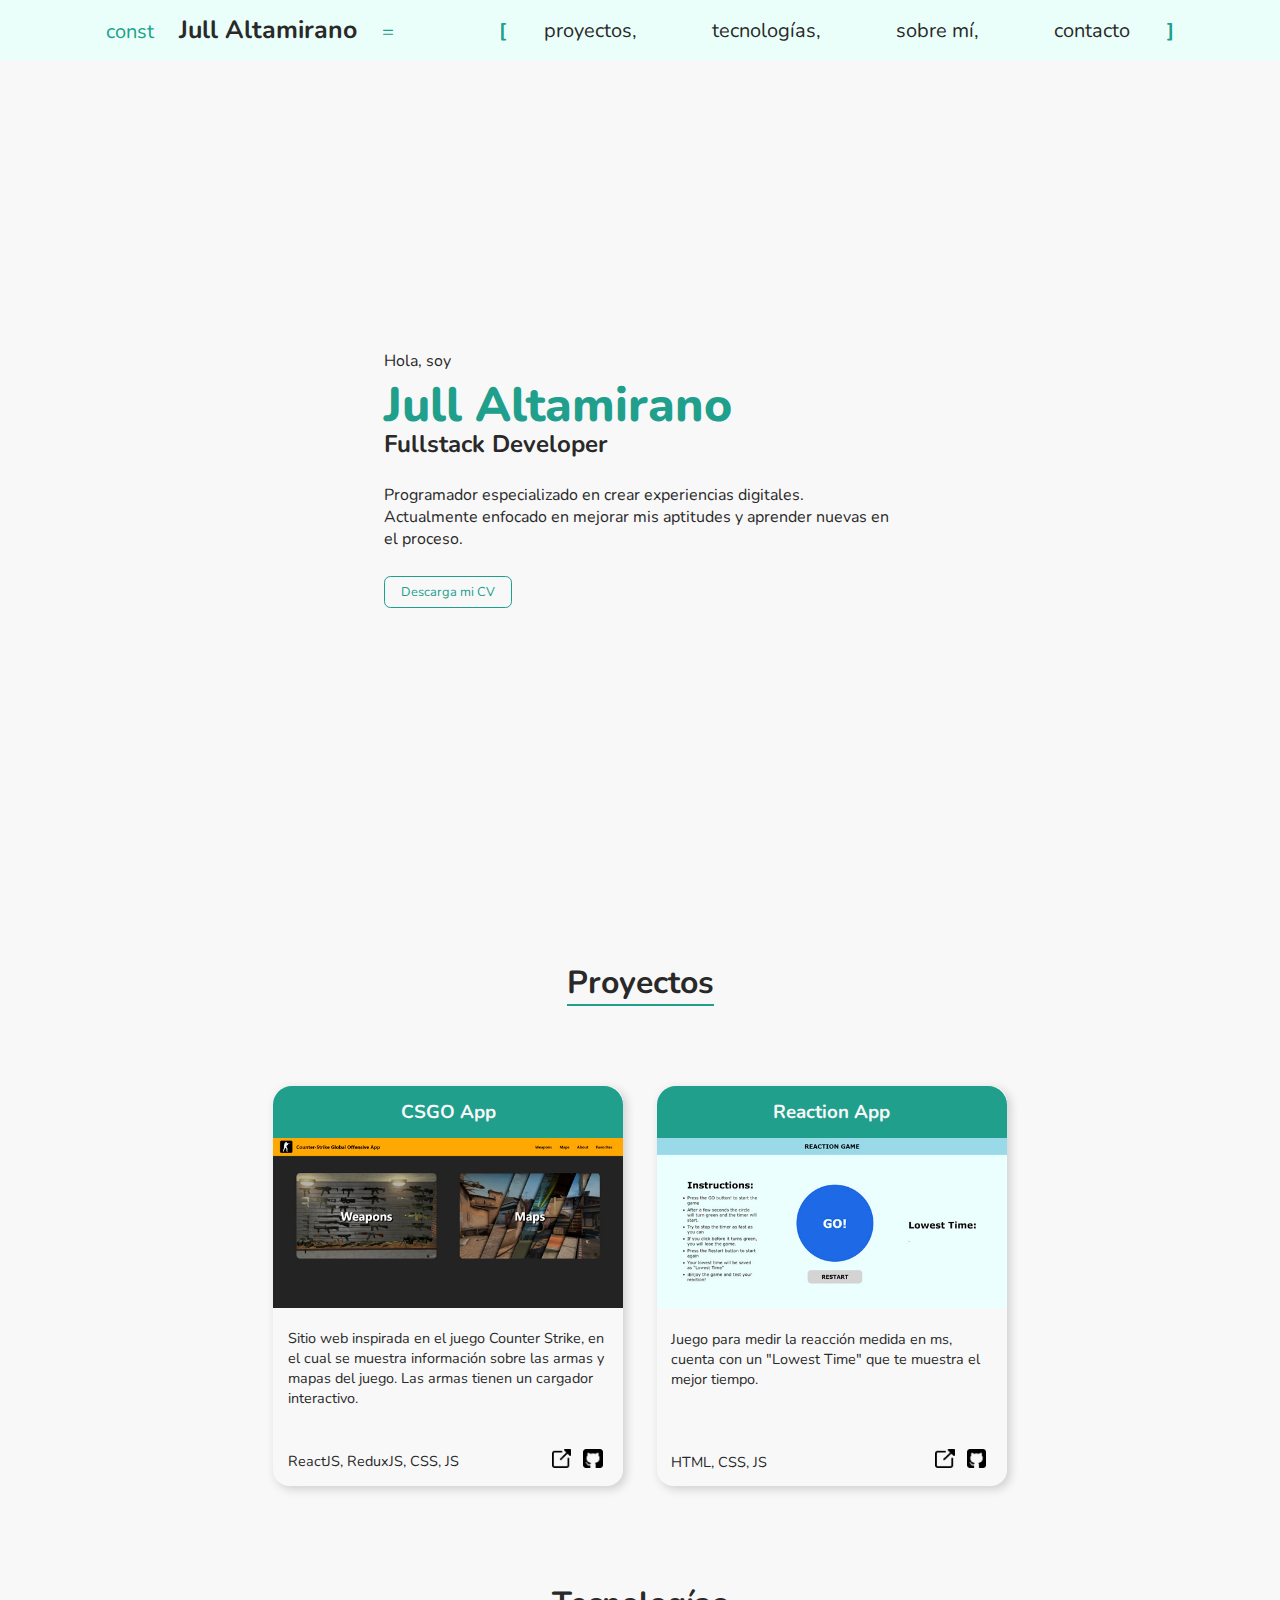
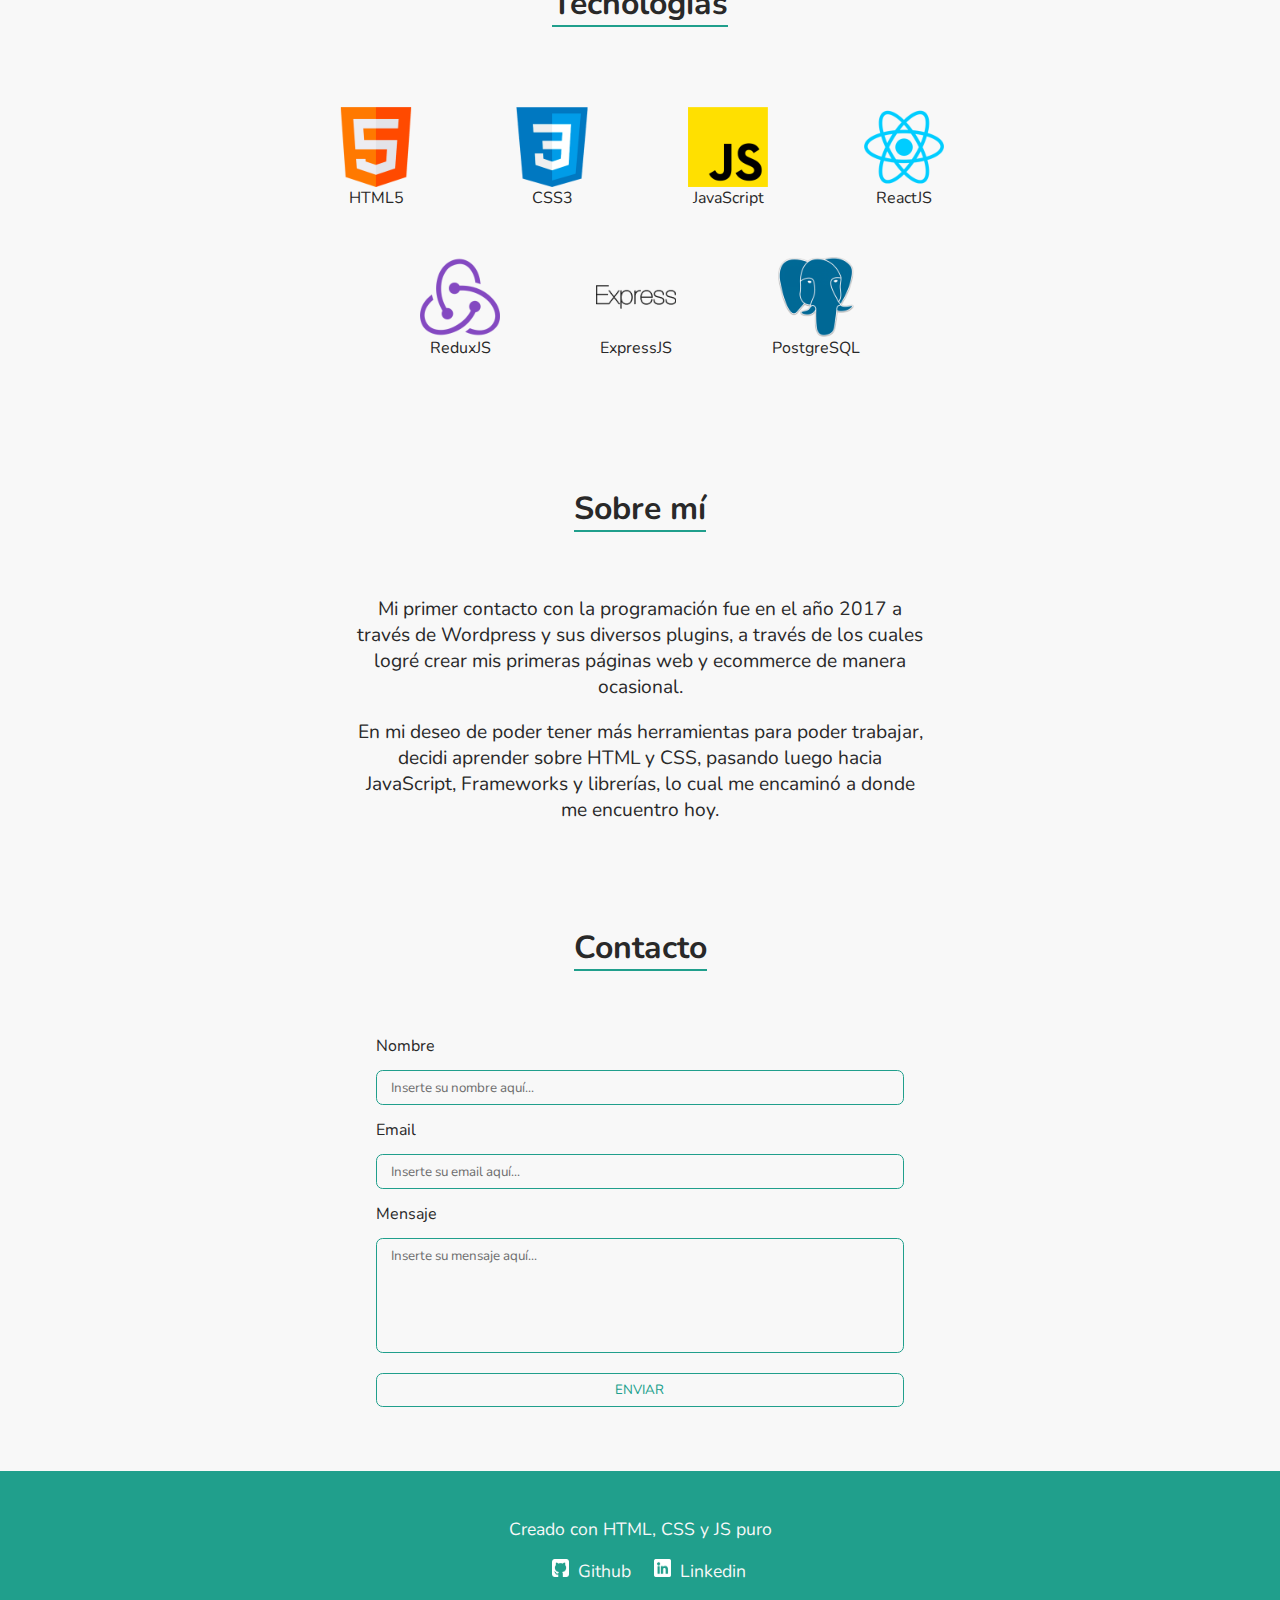
==== index.html @ 6752e1b8 "first commit" ====
<!DOCTYPE html>
<html lang="en">
<head>
    <meta charset="UTF-8">
    <meta http-equiv="X-UA-Compatible" content="IE=edge">
    <meta name="viewport" content="width=device-width, initial-scale=1.0">
    <link rel="stylesheet" type="text/css" href="./styles/style.css"/>
    <link rel="preconnect" href="https://fonts.googleapis.com">
    <link rel="preconnect" href="https://fonts.gstatic.com" crossorigin>
    <link href="https://fonts.googleapis.com/css2?family=Nunito:ital,wght@0,200;0,300;0,400;0,500;0,600;0,700;0,800;0,900;0,1000;1,200;1,300;1,400;1,500;1,600;1,700;1,800;1,900;1,1000&display=swap" rel="stylesheet">
    <script src="./scripts/scripts.js"></script>
    <title>Jull Altamirano Dev</title>
</head>
<body class="">
    <nav>
        <div>
            <span class="title_1">const</span><span class="title_2"><b><a href="#">Jull Altamirano</a></b></span><span class="title_1">=</span>
        </div>
        <div class="menu_container">
            <span class="title_1"><b>[</b></span>
            <ul>                
                <li><a href="#projects">proyectos,</a></li>
                <li><a href="#skills">tecnologías,</a></li>
                <li><a href="#about">sobre mí,</a></li>
                <li><a href="#contact">contacto</a></li>
            </ul>
            <span class="title_1"><b>]</b></span>
        </div>
    </nav>
    <section class="home_container" id="home">
        <div>
            <span>Hola, soy</span>
            <h1>Jull Altamirano</h1>
            <h2>Fullstack Developer</h2>
            <span>Programador especializado en crear experiencias digitales. Actualmente enfocado en mejorar mis aptitudes y aprender nuevas en el proceso. </span>
            <button>Descarga mi CV</button>
        </div>
    </section>
    <section class="project_container" id="projects">
        <h2>Proyectos</h3>
        <div class="card_container">
            <div class="project_card">
                <h3>CSGO App</h3>
                <div class="deploy_container">
                    <img src="./src/app_img/csgo-app.jpg" class="deploy_img"/>
                    <a href="https://app-csgo.vercel.app/" class="deploy_hover">
                        <span>Deploy</span>
                    </a>
                </div>
                <div class="text_container">
                    <span>Sitio web inspirada en el juego Counter Strike, en el cual se muestra información sobre las armas y mapas del juego. Las armas tienen un cargador interactivo.</span>
                    <div class="svg_container">
                        <span>ReactJS, ReduxJS, CSS, JS</span>
                        <div>
                            <a href="https://app-csgo.vercel.app/" target="_blank"><img src="./src/resize.png" class="svg" /></a>
                            <a href="https://github.com/jullaltamirano/app-csgo-hw" target="_blank"><img src="./src/github.png" class="svg"/></a>
                        </div>
                    </div>
                </div>
            </div>
            <div class="project_card">
                <h3>Reaction App</h3>
                <div class="deploy_container">
                    <img src="./src/app_img/reaction-app.jpg" class="deploy_img"/>
                    <a href="https://reaction-app.vercel.app/" class="deploy_hover">
                        <span>Deploy</span>
                    </a>
                </div>
                <div class="text_container">
                    <span>Juego para medir la reacción medida en ms, cuenta con un "Lowest Time" que te muestra el mejor tiempo.</span>
                    <div class="svg_container">
                        <span>HTML, CSS, JS</span>
                        <div>
                            <a href="https://app-csgo.vercel.app/" target="_blank"><img src="./src/resize.png" class="svg" /></a>
                            <a href="https://github.com/jullaltamirano/app-csgo-hw" target="_blank"><img src="./src/github.png" class="svg"/></a>
                        </div>
                    </div>
                </div>
            </div>
        </div>
    </section>
    <section class="skills_container" id="skills">
        <h2>Tecnologías</h2>
        <div>
            <div class="skill_card">
                <img src="./src/tech_logos/html.png" alt="html5"/>
                <span>HTML5</span>
            </div>
            <div class="skill_card">
                <img src="./src/tech_logos/css.png" alt="css3"/>
                <span>CSS3</span>
            </div>
            <div class="skill_card">
                <img src="./src/tech_logos/js.png" alt="javascript"/>
                <span>JavaScript</span>
            </div>
            <div class="skill_card">
                <img src="./src/tech_logos/reactjs.png" alt="reactjs"/>
                <span>ReactJS</span>
            </div>
            <div class="skill_card">
                <img src="./src/tech_logos/reduxjs.png" alt="reduxjs"/>
                <span>ReduxJS</span>
            </div>
            <div class="skill_card">
                <img src="./src/tech_logos/expressjs.png" alt="expressjs"/>
                <span>ExpressJS</span>
            </div>
            <div class="skill_card">
                <img src="./src/tech_logos/postgresql.png" alt="postgresql"/>
                <span>PostgreSQL</span>
            </div>
        </div>
    </section>
    <section class="about_container" id="about">
        <h2>Sobre mí</h2>
        <span>Mi primer contacto con la programación fue en el año 2017 a través de Wordpress y sus diversos plugins, a través de los cuales logré crear mis primeras páginas web y ecommerce de manera ocasional.</span>
        <span>En mi deseo de poder tener más herramientas para poder trabajar, decidi aprender sobre HTML y CSS, pasando luego hacia JavaScript, Frameworks y librerías, lo cual me encaminó a donde me encuentro hoy.</span>
    </section>
    <section class="contact_container" id="contact">
        <h2>Contacto</h2>
        <form>
            <label>Nombre</label>
            <input type="text" placeholder="Inserte su nombre aquí..."/>
            <label>Email</label>
            <input type="email" placeholder="Inserte su email aquí..."/>
            <label>Mensaje</label>
            <input type="textarea" placeholder="Inserte su mensaje aquí..."/>
            <button type="submit">ENVIAR</button>
        </form>
    </section>
    <footer class="footer_container">
        <span>Creado con HTML, CSS y JS puro</span>
        <div class="logo_container">
            <a href=""><img src="./src/github_blanco.png"/>Github</a>
            <a href=""><img src="./src/linkedin_blanco.png"/>Linkedin</a>               
        </div>
    </footer>
</body>
</html>
---- styles/style.css ----
* {
    margin: 0px;
    padding: 0px;
    font-family: 'Nunito', sans-serif;
    scroll-behavior: smooth;
}

:root {
    --lightgreen: #EAFFFA;
    --black: #292929;
    --grey: #6d6d6d;
    --green: #209F8C;
    --white: #f8f8f8;
}

body {
    display: flex;
    flex-direction: column;
    align-items: center;
    font-size: 16px;    
    background-color: var(--white);
    color: var(--black);
}

a {
    text-decoration: none;
    color: var(--black);    
}

/* ! Nav  */

nav {
    background-color: var( --lightgreen);
    display: flex;
    align-items: center;
    justify-content: space-evenly;
    width: 100%;
    height: 3.75em;
}

.title_1 {
    font-size: 1.25em;
    color: var(--green);
}

.title_2 {
    font-size: 1.56em;
    padding: 0px 1em;
}

.menu_container {
    display: flex;

}

.menu_container ul {
    display: flex;
    flex-direction: row;
    list-style: none;
}

.menu_container ul li {
    font-size: 1.25em;
    padding: 0px 1.875em;
}

/* ! home - 1ra seccion */

.home_container {
    display: flex;
    justify-content: center;
    align-items: center;
    height: 93vh;
    width: 60vw;
}

.home_container div {    
    display: flex;
    flex-direction: column;
    justify-content: center;
    align-items: left;
    width: 40vw;
}

.home_container div span{
    font-size: 1em;
}

.home_container div h1 {
    font-size: 3em;
    font-weight: 800;
    color: var(--green);
    margin-bottom: -0.2em;
}    

.home_container div h2 {
    font-size: 1.5em;
    margin-bottom: 1em;
}

.home_container div button {
    font-size: 0.8em;
    margin-top: 2em;
    width: 10em;
    height: 2.5em;
    border-radius: 0.5em;
    background-color: var(--white);
    border: 1px solid var(--green);
    color: var(--green);
    cursor: pointer;
    transition: 0.3s;
}

.home_container div button:hover {
    transform: scale(1.05);
    transition: 0.3s;;
}

/* ! proyectos */

.project_container {
    display: flex;
    flex-direction: column;
    align-items: center;
    justify-content: center;
    width: 60vw;
}

.project_container h2 {
    margin-top: 2em;
    margin-bottom: 1.5em;
    font-size: 2em;
    border-bottom: 2px solid var(--green);
}

.card_container {
    display: flex;
    justify-content: space-evenly;
    flex-wrap: wrap;
    width: 100%;
}

.project_card {
    display: flex;
    flex-direction: column;
    justify-content: flex-start;
    background-color: var(--white);
    border-radius: 1em;
    box-shadow: 3px 3px 10px rgba(41,41,41,.2);
    width: 350px;
    height: 400px;
    margin: 2em 1em;
}

.project_card h3 {
    text-align: center;
    padding: 0.7em 1em;
    background-color: var(--green);
    color: var(--white);
    border-radius: 1em 1em 0em 0em;
    box-sizing: border-box;
}

.text_container {
    display: flex;
    flex-direction: column;
    justify-content: space-between;
    height: 160px;
}

.svg_container {
    display: flex;
    justify-content: space-between;
    align-items: center;
    margin-right: 0.8em;
}

.svg {
    width: 1.2em;
    margin-right: 0.5em;
    transition: 0.3s;
}

.svg:hover {
    transform: scale(1.1);
    transition: 0.3s
}

.project_card span {
    font-size: 0.9em;    
    padding: 1em 1em 2em 1em;
}

.svg_container span {
    padding: 0em 0em 0em 1em;
}

.deploy_container {
    position: relative;
}

.deploy_hover {
    display: flex;
    justify-content: center;
    align-items: center;
    position: absolute;
    top: 0;
    width: 100%;
    height: 96%;
    background-color: rgba(0,0,0,0.8);
    opacity: 0;
    transition: 0.5s;
}

.deploy_hover:hover {
    opacity: 1;
    transition: 0.5s;
}

.deploy_img {
    width: 100%;
}

.deploy_hover span {
    color:var(--white);
    font-size: 1.2em;
    padding: 0px;
}

/* ! tecnologías */

.skills_container {
    display: flex;
    flex-direction: column;
    align-items: center;
    justify-content: center;
    width: 60vw;
}

.skills_container h2 {
    margin-top: 2em;
    margin-bottom: 2em;
    font-size: 2em;
    border-bottom: 2px solid var(--green);
}

.skills_container div {
    display: flex;
    justify-content: center;
    flex-wrap: wrap;
    margin-bottom: 2em;
}

.skill_card {
    display: flex;
    flex-direction: column;
    align-items: center;
    margin: 1em 3em 1em 3em;
}

.skill_card img {
    width: 5em;
}

/* ! sobre mí */

.about_container {
    display: flex;
    flex-direction: column;
    align-items: center;
    justify-content: center;
    width: 60vw;
}

.about_container h2 {    
    margin-top: 2em;
    margin-bottom: 2em;
    font-size: 2em;
    border-bottom: 2px solid var(--green);
}

.about_container span {
    text-align: center;
    font-size: 1.2em;
    margin-bottom: 1em;
    padding: 0em 5em;
}

.about_container span:nth-child(3){
    margin-bottom: 2em;
}

/* ! contacto */

.contact_container {
    display: flex;
    flex-direction: column;
    align-items: center;
    justify-content: center;
    width: 50vw;
}

.contact_container h2 {
    margin-top: 2em;
    margin-bottom: 2em;
    font-size: 2em;
    border-bottom: 2px solid var(--green);
}

form {
    display: flex;
    flex-direction: column;
    margin-bottom: 4em;
}

input {
    width: 40vw;
    height: 2.5em;
    border-radius: 0.5em;
    border: 1px solid var(--green);
    background-color: var(--white);
    margin: 1em 0em;
    padding-left: 1em;
    outline: none;
}

input::placeholder {
    color: var(--grey);
}

input:nth-child(6) {
   padding-bottom: 6em;
}

form button {
    height: 2.5em;
    margin-top: 0.5em;
    border-radius: 0.5em;
    background-color: var(--white);
    border: 1px solid var(--green);
    color: var(--green);
    cursor: pointer;
    transition: 0.3s;
}

form button:hover {    
    transform: scale(1.05);
    transition: 0.3s;
}

/* !Footer */

.footer_container {
    display: flex;
    flex-direction: column;
    align-items: center;
    justify-content: center;
    width: 100%;
    height: 10em;
    background-color: var(--green);
    color: var(--white);
    font-size: 1.1em;
}

.footer_container a {
    color: var(--white);
}

.footer_container img {
    width: 1em;
}

.logo_container {
    padding: 1em 0em;
}

.logo_container img{
    margin-right: 0.5em;
    margin-left: 1em;
}

/* !Dark Mode */

.dark_body {
    background-color: var(--black);
}
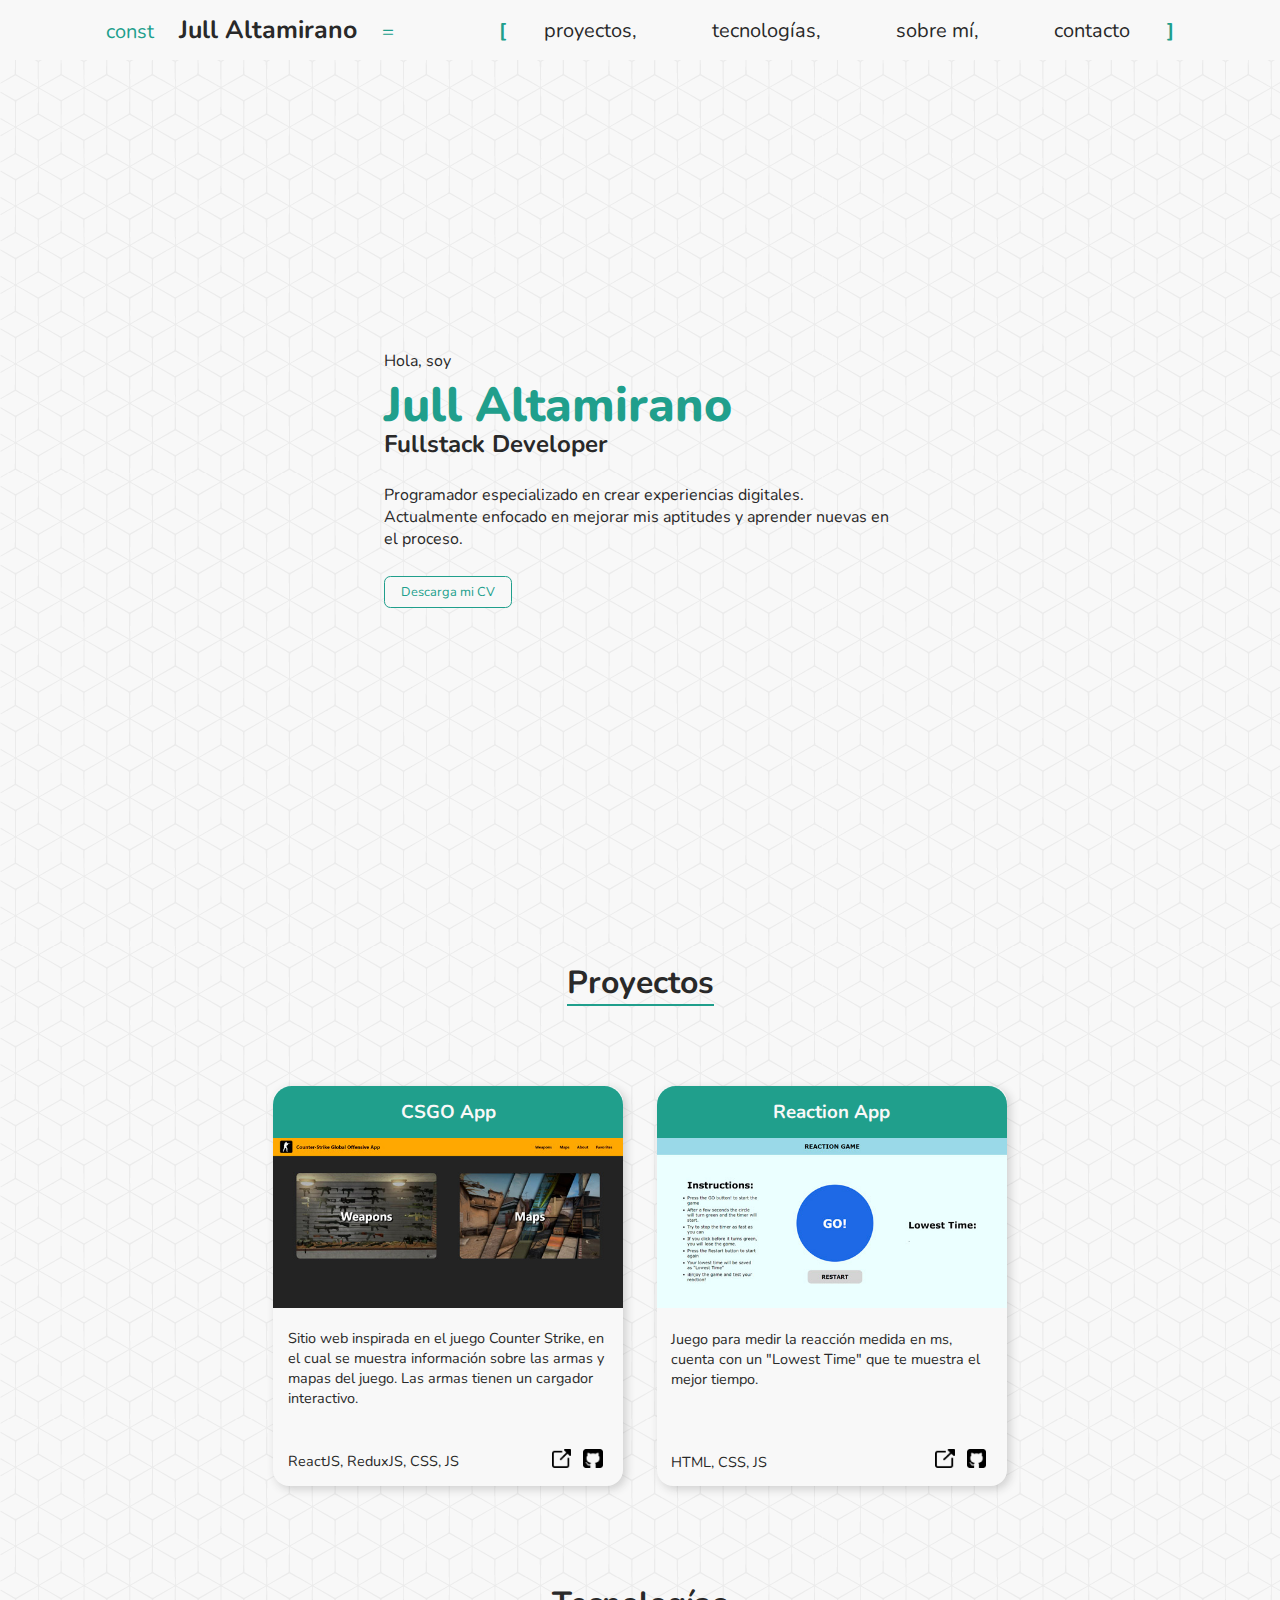
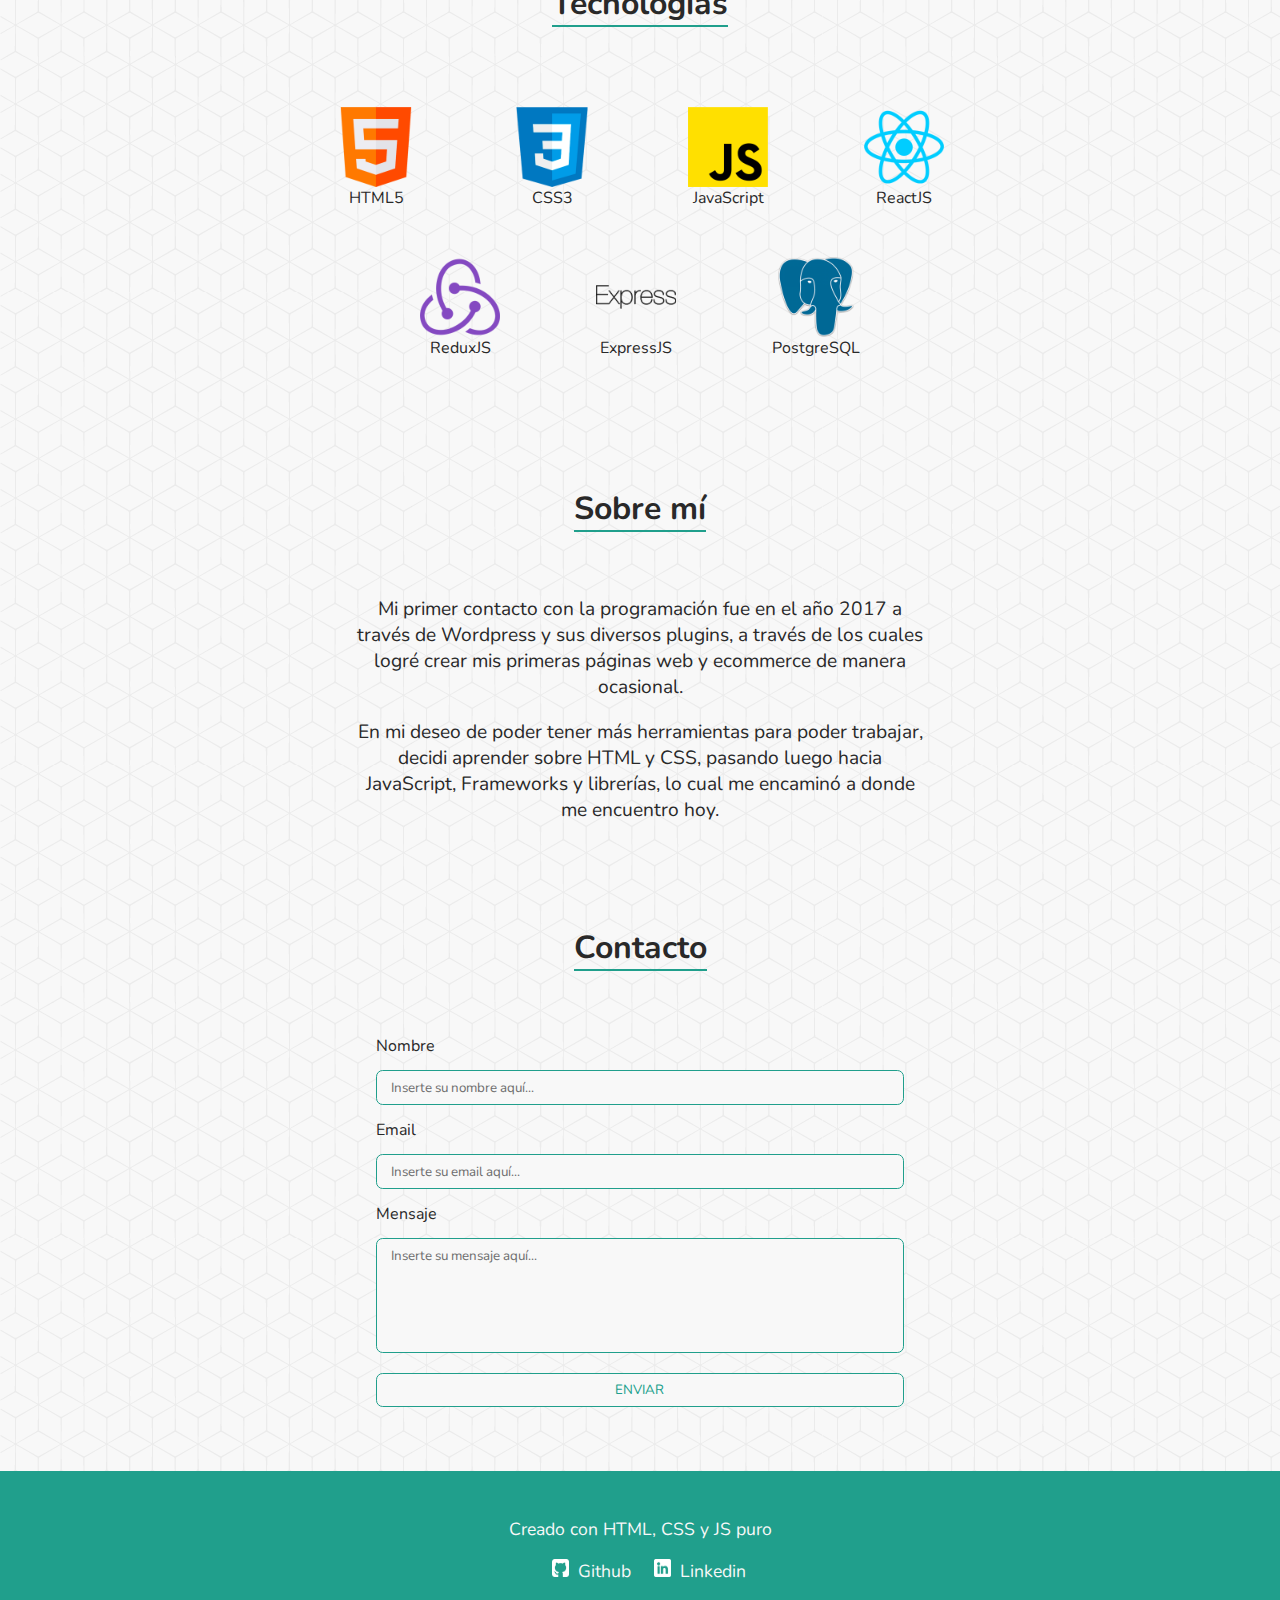
==== commit 4e1e46fc: "cv added" ====
--- a/index.html
+++ b/index.html
@@ -33,7 +33,7 @@
             <h1>Jull Altamirano</h1>
             <h2>Fullstack Developer</h2>
             <span>Programador especializado en crear experiencias digitales. Actualmente enfocado en mejorar mis aptitudes y aprender nuevas en el proceso. </span>
-            <button>Descarga mi CV</button>
+            <button onclick="window.open('./src/Jull Pariamachi Altamirano - CV - Full Stack Developer.pdf')">Descarga mi CV</button>
         </div>
     </section>
     <section class="project_container" id="projects">
@@ -71,8 +71,8 @@
                     <div class="svg_container">
                         <span>HTML, CSS, JS</span>
                         <div>
-                            <a href="https://app-csgo.vercel.app/" target="_blank"><img src="./src/resize.png" class="svg" /></a>
-                            <a href="https://github.com/jullaltamirano/app-csgo-hw" target="_blank"><img src="./src/github.png" class="svg"/></a>
+                            <a href="https://reaction-app.vercel.app/" target="_blank"><img src="./src/resize.png" class="svg" /></a>
+                            <a href="https://github.com/jullaltamirano/reaction-app" target="_blank"><img src="./src/github.png" class="svg"/></a>
                         </div>
                     </div>
                 </div>
@@ -132,8 +132,8 @@
     <footer class="footer_container">
         <span>Creado con HTML, CSS y JS puro</span>
         <div class="logo_container">
-            <a href=""><img src="./src/github_blanco.png"/>Github</a>
-            <a href=""><img src="./src/linkedin_blanco.png"/>Linkedin</a>               
+            <a href="https://github.com/jullaltamirano" target="_blank"><img src="./src/github_blanco.png" class="svg"/>Github</a>
+            <a href="https://www.linkedin.com/in/jull-altamirano/" target="_blank"><img src="./src/linkedin_blanco.png" class="svg"/>Linkedin</a>               
         </div>
     </footer>
 </body>
--- a/styles/style.css
+++ b/styles/style.css
@@ -9,8 +9,12 @@
     --lightgreen: #EAFFFA;
     --black: #292929;
     --grey: #6d6d6d;
-    --green: #209F8C;
-    --white: #f8f8f8;
+    --green: rgb(32, 159, 140);
+    --white: rgb(248, 248, 248);
+}
+
+html {
+    background-color: var(--white);
 }
 
 body {
@@ -18,7 +22,7 @@
     flex-direction: column;
     align-items: center;
     font-size: 16px;    
-    background-color: var(--white);
+    background-image: url('../src/background.png');
     color: var(--black);
 }
 
@@ -30,7 +34,7 @@
 /* ! Nav  */
 
 nav {
-    background-color: var( --lightgreen);
+    background-color: var(--white);
     display: flex;
     align-items: center;
     justify-content: space-evenly;
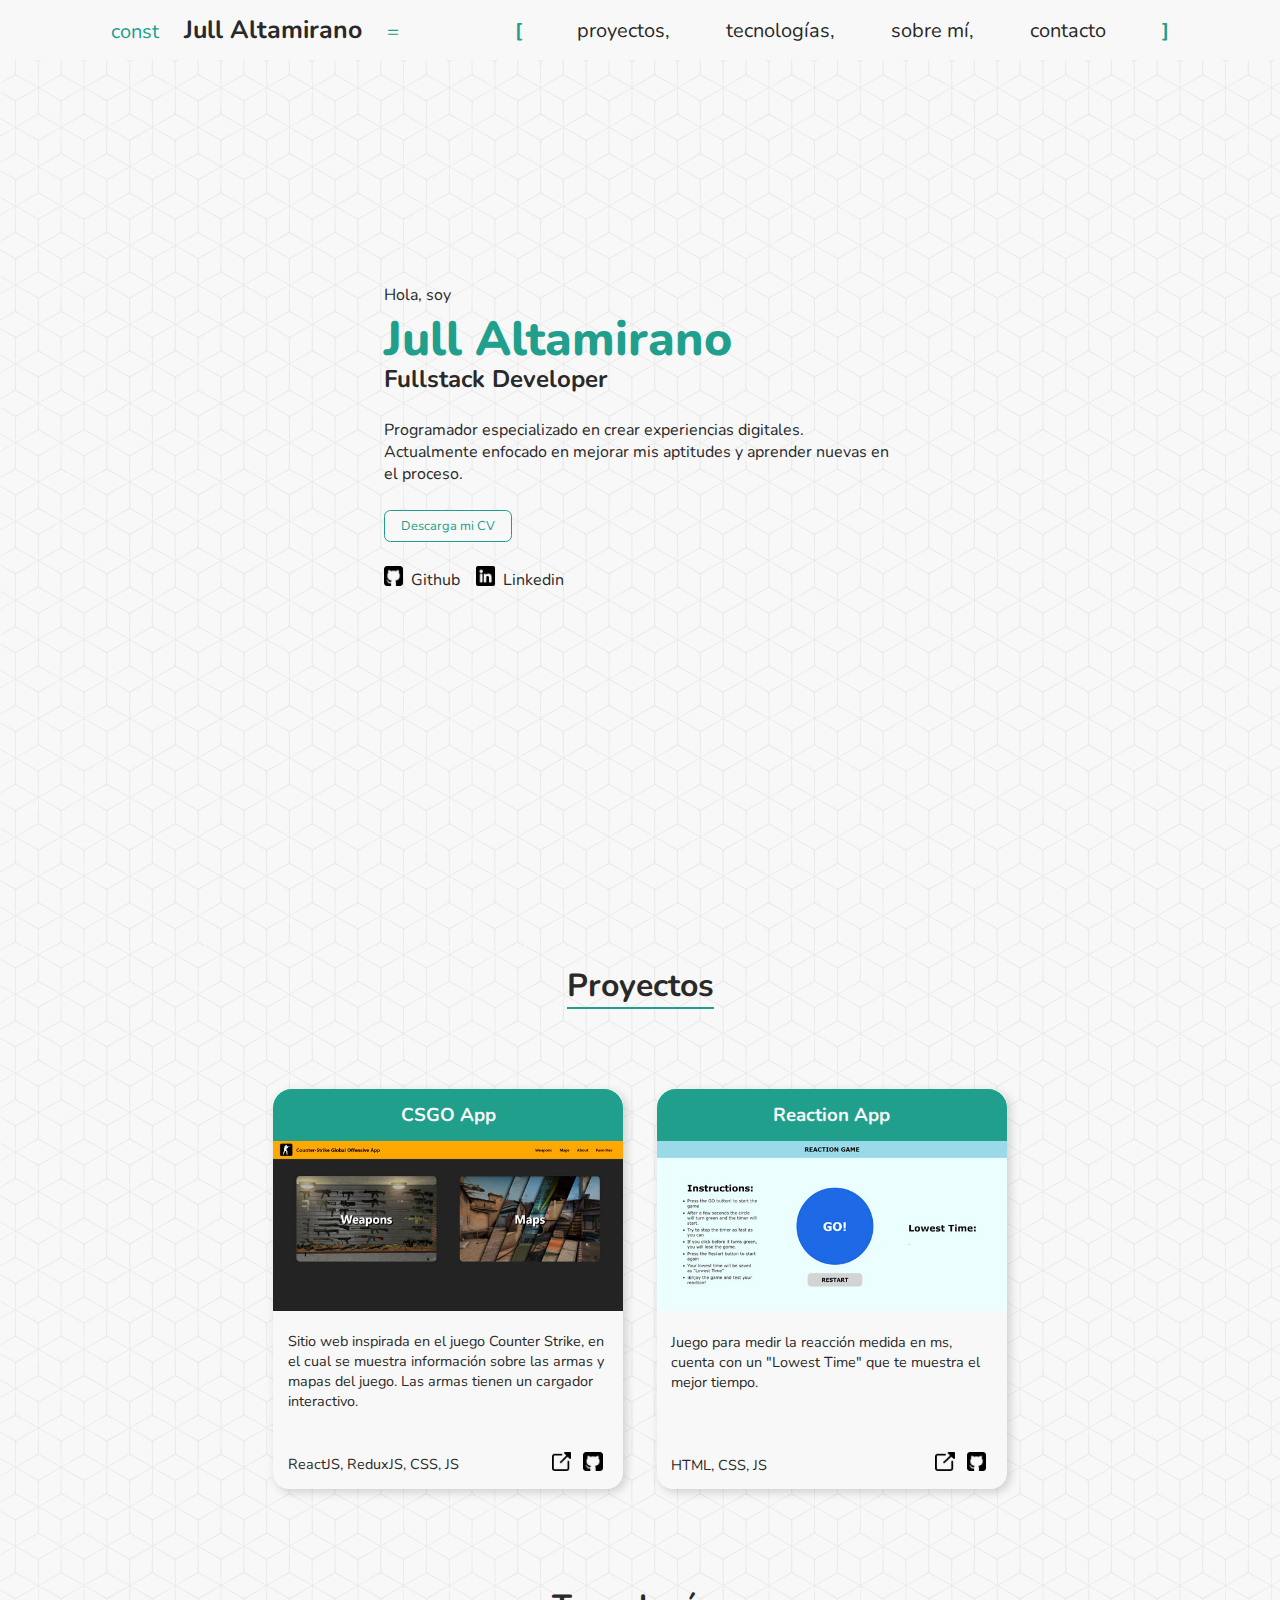
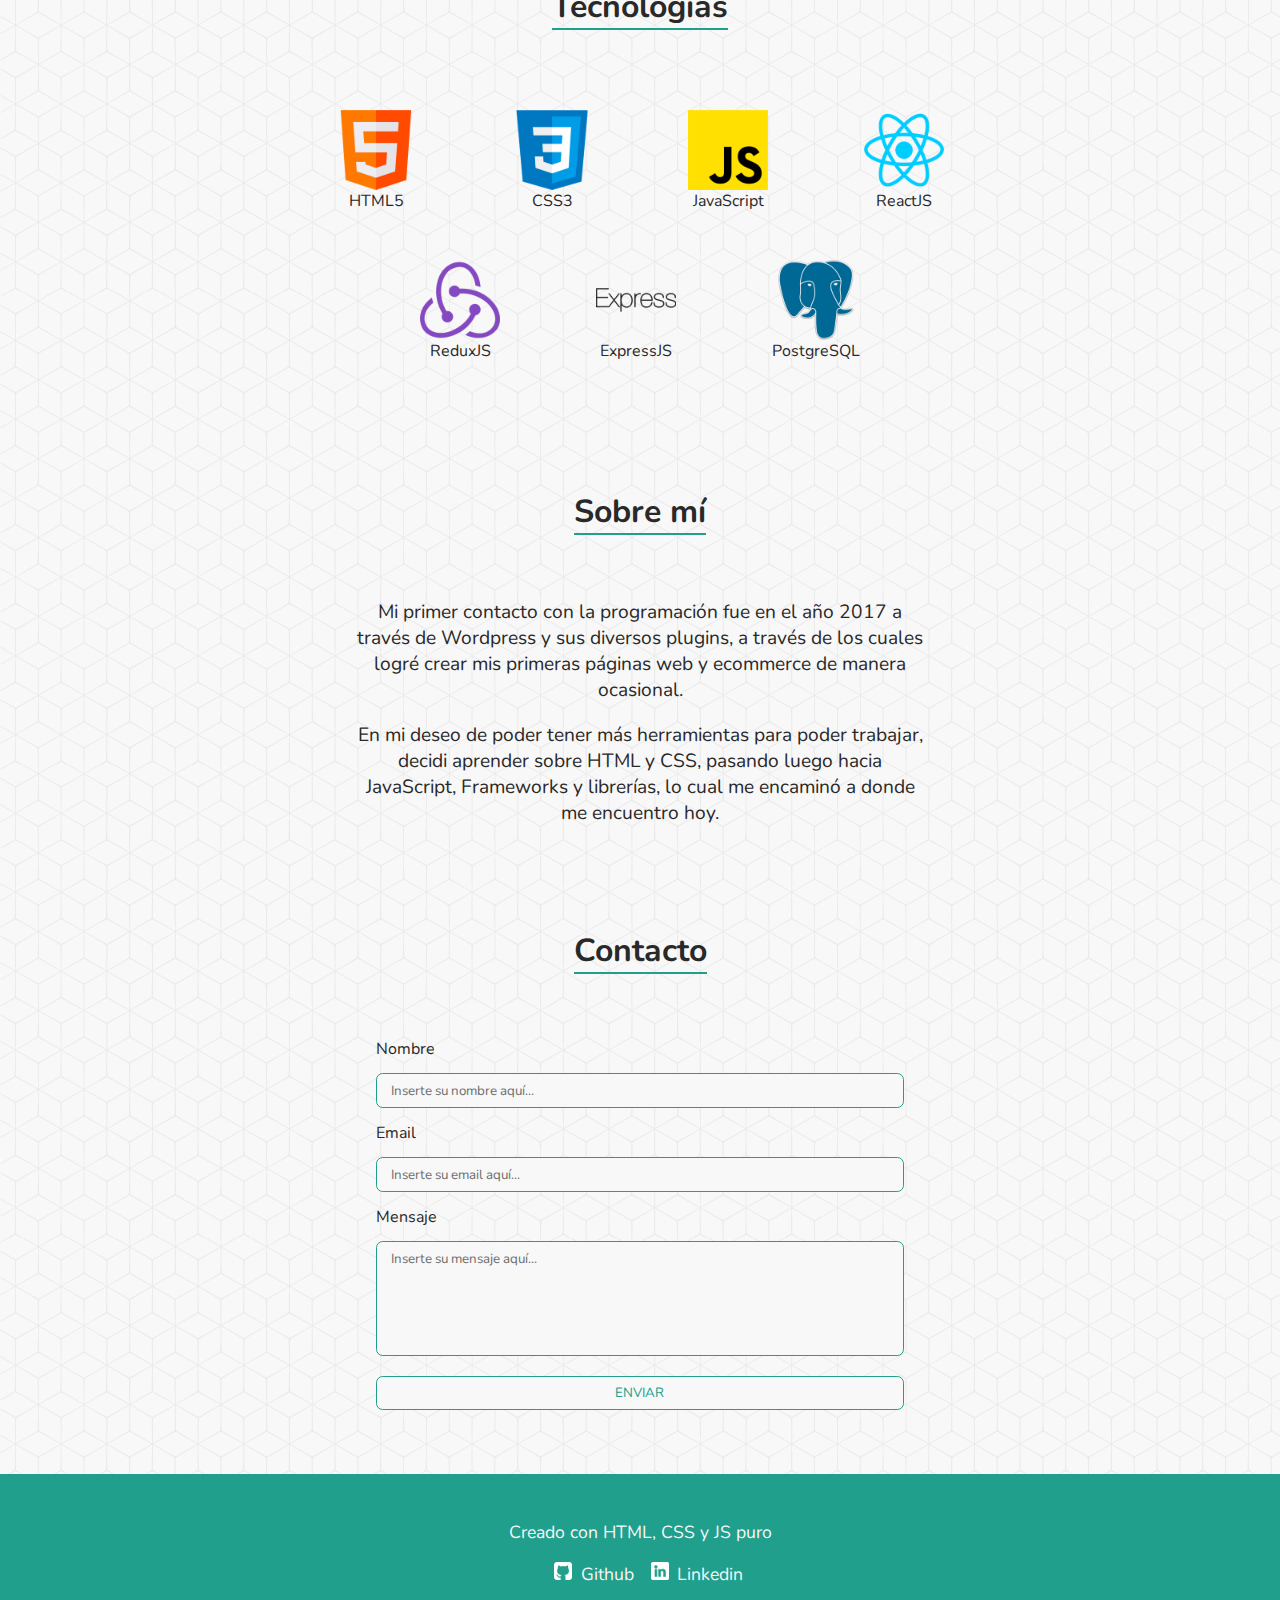
==== commit 979c5553: "Responsive Nav" ====
--- a/index.html
+++ b/index.html
@@ -1,5 +1,5 @@
 <!DOCTYPE html>
-<html lang="en">
+<html lang="en" class="light">
 <head>
     <meta charset="UTF-8">
     <meta http-equiv="X-UA-Compatible" content="IE=edge">
@@ -8,24 +8,34 @@
     <link rel="preconnect" href="https://fonts.googleapis.com">
     <link rel="preconnect" href="https://fonts.gstatic.com" crossorigin>
     <link href="https://fonts.googleapis.com/css2?family=Nunito:ital,wght@0,200;0,300;0,400;0,500;0,600;0,700;0,800;0,900;0,1000;1,200;1,300;1,400;1,500;1,600;1,700;1,800;1,900;1,1000&display=swap" rel="stylesheet">
-    <script src="./scripts/scripts.js"></script>
     <title>Jull Altamirano Dev</title>
 </head>
-<body class="">
-    <nav>
-        <div>
-            <span class="title_1">const</span><span class="title_2"><b><a href="#">Jull Altamirano</a></b></span><span class="title_1">=</span>
-        </div>
-        <div class="menu_container">
-            <span class="title_1"><b>[</b></span>
-            <ul>                
-                <li><a href="#projects">proyectos,</a></li>
-                <li><a href="#skills">tecnologías,</a></li>
-                <li><a href="#about">sobre mí,</a></li>
-                <li><a href="#contact">contacto</a></li>
-            </ul>
-            <span class="title_1"><b>]</b></span>
-        </div>
+<body>
+    <nav id="nav" style="top: 0em">  
+        <div class="logo_menu_container">
+            <div class="title_container">
+                <span class="title_1">const</span><span class="title_2"><b><a href="#">Jull Altamirano</a></b></span><span class="title_1">=</span>
+                <button class="ham_button">
+                    <span class="bar bar1"></span>
+                    <span class="bar bar2"></span>
+                    <span class="bar bar3"></span>
+                </button>
+            </div>
+            <div class="menu_container1">
+                <div class="menu_container" style="top: -213px">
+                    <span class="title_1"><b>[</b></span>
+                    <ul>                
+                        <li><a href="#projects">proyectos,</a></li>
+                        <li><a href="#skills">tecnologías,</a></li>
+                        <li><a href="#about">sobre mí,</a></li>
+                        <li><a href="#contact">contacto</a></li>
+                    </ul>
+                    <span class="title_1"><b>]</b></span>
+                </div>
+                <!-- <button><img src="./src/dia-y-noche.png" id="dark_light"></button> -->    
+            </div>
+        </div>      
+        
     </nav>
     <section class="home_container" id="home">
         <div>
@@ -34,6 +44,10 @@
             <h2>Fullstack Developer</h2>
             <span>Programador especializado en crear experiencias digitales. Actualmente enfocado en mejorar mis aptitudes y aprender nuevas en el proceso. </span>
             <button onclick="window.open('./src/Jull Pariamachi Altamirano - CV - Full Stack Developer.pdf')">Descarga mi CV</button>
+            <div class="rrss_container">
+                <a href="https://github.com/jullaltamirano" target="_blank"><img src="./src/github.png" class="svg"/>Github</a>
+                <a href="https://www.linkedin.com/in/jull-altamirano/" target="_blank"><img src="./src/linkedin.png" class="svg"/>Linkedin</a>               
+            </div>
         </div>
     </section>
     <section class="project_container" id="projects">
@@ -44,7 +58,7 @@
                 <div class="deploy_container">
                     <img src="./src/app_img/csgo-app.jpg" class="deploy_img"/>
                     <a href="https://app-csgo.vercel.app/" class="deploy_hover">
-                        <span>Deploy</span>
+                        <span>Ver Proyecto</span>
                     </a>
                 </div>
                 <div class="text_container">
@@ -63,7 +77,7 @@
                 <div class="deploy_container">
                     <img src="./src/app_img/reaction-app.jpg" class="deploy_img"/>
                     <a href="https://reaction-app.vercel.app/" class="deploy_hover">
-                        <span>Deploy</span>
+                        <span>Ver Proyecto</span>
                     </a>
                 </div>
                 <div class="text_container">
@@ -136,5 +150,8 @@
             <a href="https://www.linkedin.com/in/jull-altamirano/" target="_blank"><img src="./src/linkedin_blanco.png" class="svg"/>Linkedin</a>               
         </div>
     </footer>
+    <script src="./scripts/scripts.js"></script>
+    <script src="./scripts/scroll.js"></script>
+    <script src="./scripts/ham_menu.js"></script>
 </body>
 </html>--- a/styles/style.css
+++ b/styles/style.css
@@ -13,7 +13,7 @@
     --white: rgb(248, 248, 248);
 }
 
-html {
+.light {
     background-color: var(--white);
 }
 
@@ -40,6 +40,16 @@
     justify-content: space-evenly;
     width: 100%;
     height: 3.75em;
+    position: fixed;
+    transition: 0.4s;
+    z-index: 200;
+}
+
+.logo_menu_container {
+    display: flex;
+    align-items: center;
+    justify-content: space-evenly;
+    width: 100%;
 }
 
 .title_1 {
@@ -54,19 +64,62 @@
 
 .menu_container {
     display: flex;
-
+}
+
+.menu_container1 {
+    display: flex;
 }
 
 .menu_container ul {
     display: flex;
     flex-direction: row;
+    justify-content: space-evenly;
     list-style: none;
+    width: 50vw;
 }
 
 .menu_container ul li {
     font-size: 1.25em;
-    padding: 0px 1.875em;
-}
+}
+
+.menu_container ul a:hover {
+    border-bottom: 1px solid var(--green);
+}
+
+.menu_container button {
+    background-color: rgba(0,0,0,0);
+    border: 0px;
+    cursor: pointer;
+    margin-left: 2em;
+    transition: 0.3s;
+}
+
+.menu_container button:hover {
+    transform: scale(1.05);
+    transition: 0.3s;
+}
+
+#dark_light {
+    width: 2.5em;
+}
+
+.ham_button {
+    background-color: transparent;
+    border: none;
+    margin: 0px;
+    padding: 0px;
+    cursor: pointer;
+}
+
+.bar {
+    display: none;
+    background-color: var(--black);
+    height: 3px;
+    width: 22px;
+    margin: 5px auto;
+    border-radius: 2px;
+}
+
 
 /* ! home - 1ra seccion */
 
@@ -74,7 +127,7 @@
     display: flex;
     justify-content: center;
     align-items: center;
-    height: 93vh;
+    height: 100vh;
     width: 60vw;
 }
 
@@ -117,7 +170,22 @@
 
 .home_container div button:hover {
     transform: scale(1.05);
-    transition: 0.3s;;
+    transition: 0.3s;
+}
+
+.rrss_container {
+    padding: 1.5em 0em;
+    display: flex;
+    flex-direction: row !important;
+    justify-content: flex-start !important;
+}
+
+.rrss_container img {
+    margin-right: 0.5em;
+}
+
+.rrss_container a {
+    margin-right: 1em !important;
 }
 
 /* ! proyectos */
@@ -376,6 +444,8 @@
 
 .logo_container {
     padding: 1em 0em;
+    display: flex;
+    flex-direction: row !important;
 }
 
 .logo_container img{
@@ -385,6 +455,163 @@
 
 /* !Dark Mode */
 
-.dark_body {
+.dark {
     background-color: var(--black);
-}+}
+
+@media (max-width: 1023px){
+
+    /* ! Nav  */
+
+    .title_1 {
+        font-size: 1em;
+    }
+    
+    .title_2 {
+        font-size: 1.3em;
+        padding: 0px 0.5em;
+    }
+    
+    .menu_container ul {
+        width: 50vw;
+    }
+    
+    .menu_container ul li {
+        font-size: 1em;
+    }
+
+    /* ! home - 1ra seccion */
+
+    .home_container {
+        height: 100vh;
+        width: 80vw;
+    }
+
+    .home_container div {    
+        width: 60vw;
+    }
+
+    /* ! proyectos */
+
+    .project_container {
+        width: 80vw;
+    }
+
+    .project_container h2 {
+        font-size: 1.7em;
+    }
+
+    /* ! tecnologías */
+
+    .skills_container {
+        width: 80vw;
+    }
+
+    .skills_container h2 {
+        font-size: 1.7em;
+    }
+
+    /* ! sobre mí */
+
+    .about_container {
+        width: 80vw;
+    }
+
+    .about_container h2 {    
+        font-size: 1.7em;
+    }
+
+    .about_container span {
+        font-size: 1.1em;
+    }
+
+    /* ! contacto */
+
+    .contact_container {
+        width: 80vw;
+    }
+
+    .contact_container h2 {
+        font-size: 1.7em;
+    }
+
+    input {
+        width: 60vw;
+    }
+
+}
+
+@media (max-width: 800px){
+
+    /* ! Nav  */
+
+    #nav {
+        align-items: flex-start;
+        height: 3.75em;
+    }
+
+    .title_1 {
+        padding: 0.3em 0em;
+        padding-left: 1em;
+        font-size: 1em;
+    }
+    
+    .title_2 {
+        font-size: 1.3em;
+        padding: 0px 0.5em;
+    }
+
+    .ham_button {
+        position:absolute;
+        top: 1.1em;
+        right: 2em;
+    }
+
+    .bar {
+        display: block;
+    }
+
+    .logo_menu_container {
+        flex-direction: column;
+        align-items: flex-start;
+        justify-content: flex-start;
+        width: 100%;
+    }
+
+    .title_container {
+        padding: 1em 1.2em;
+        background-color: var(--white);
+        width: 100%;
+        z-index: 100;
+    }
+
+    .menu_container {
+        position: fixed;
+        flex-direction: column;
+        align-items: center;
+        background-color: var(--white);
+        padding: 0px;
+        margin: 0px;
+        width: 100vw;
+        transition: 0.5s;
+    }
+
+    .top {
+        top: -213px;
+        transition: 0.5s;
+    }
+    
+    .menu_container ul {
+        flex-direction: column;
+        justify-content: center;
+        width: 100%;
+    }
+
+    .menu_container ul li {
+        font-weight: 600;
+        padding: 0.5em 0em;
+        background-color: var(--white);
+        text-align: center;
+        width: 100%;
+    }
+}
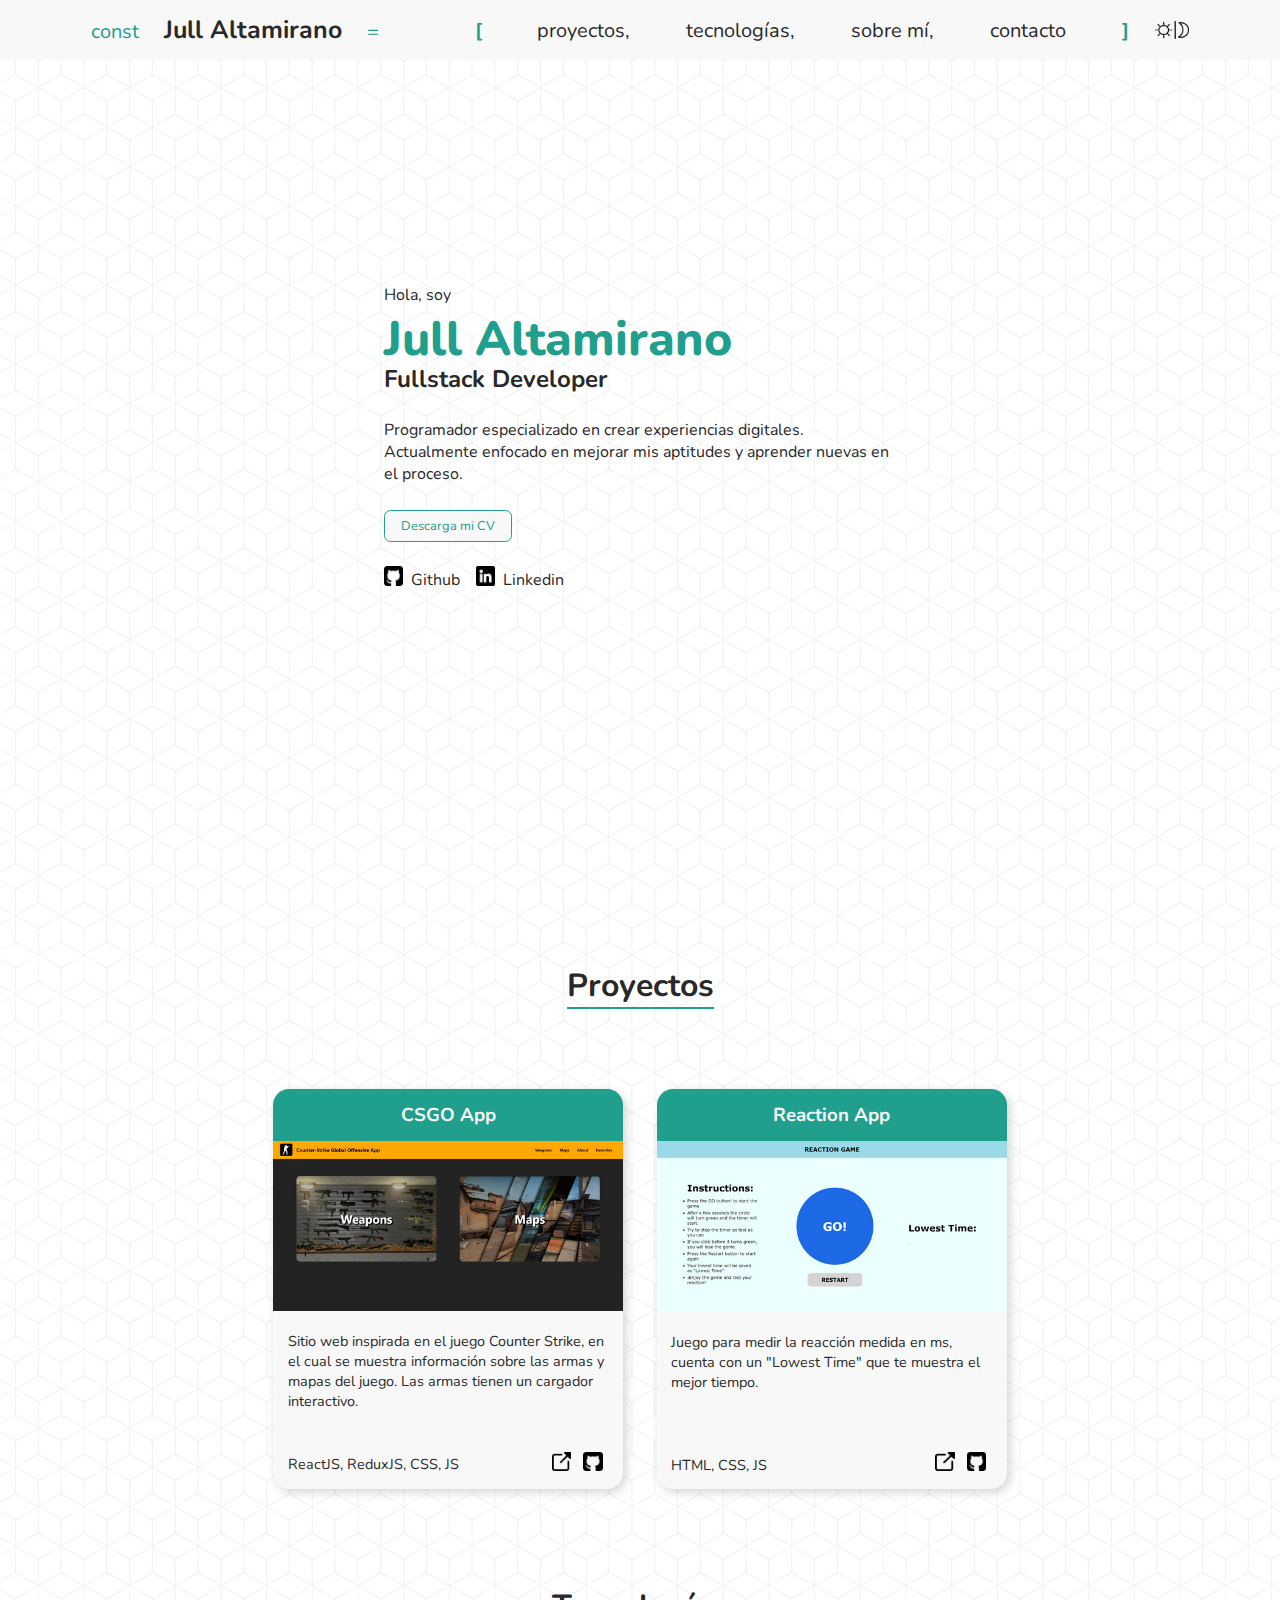
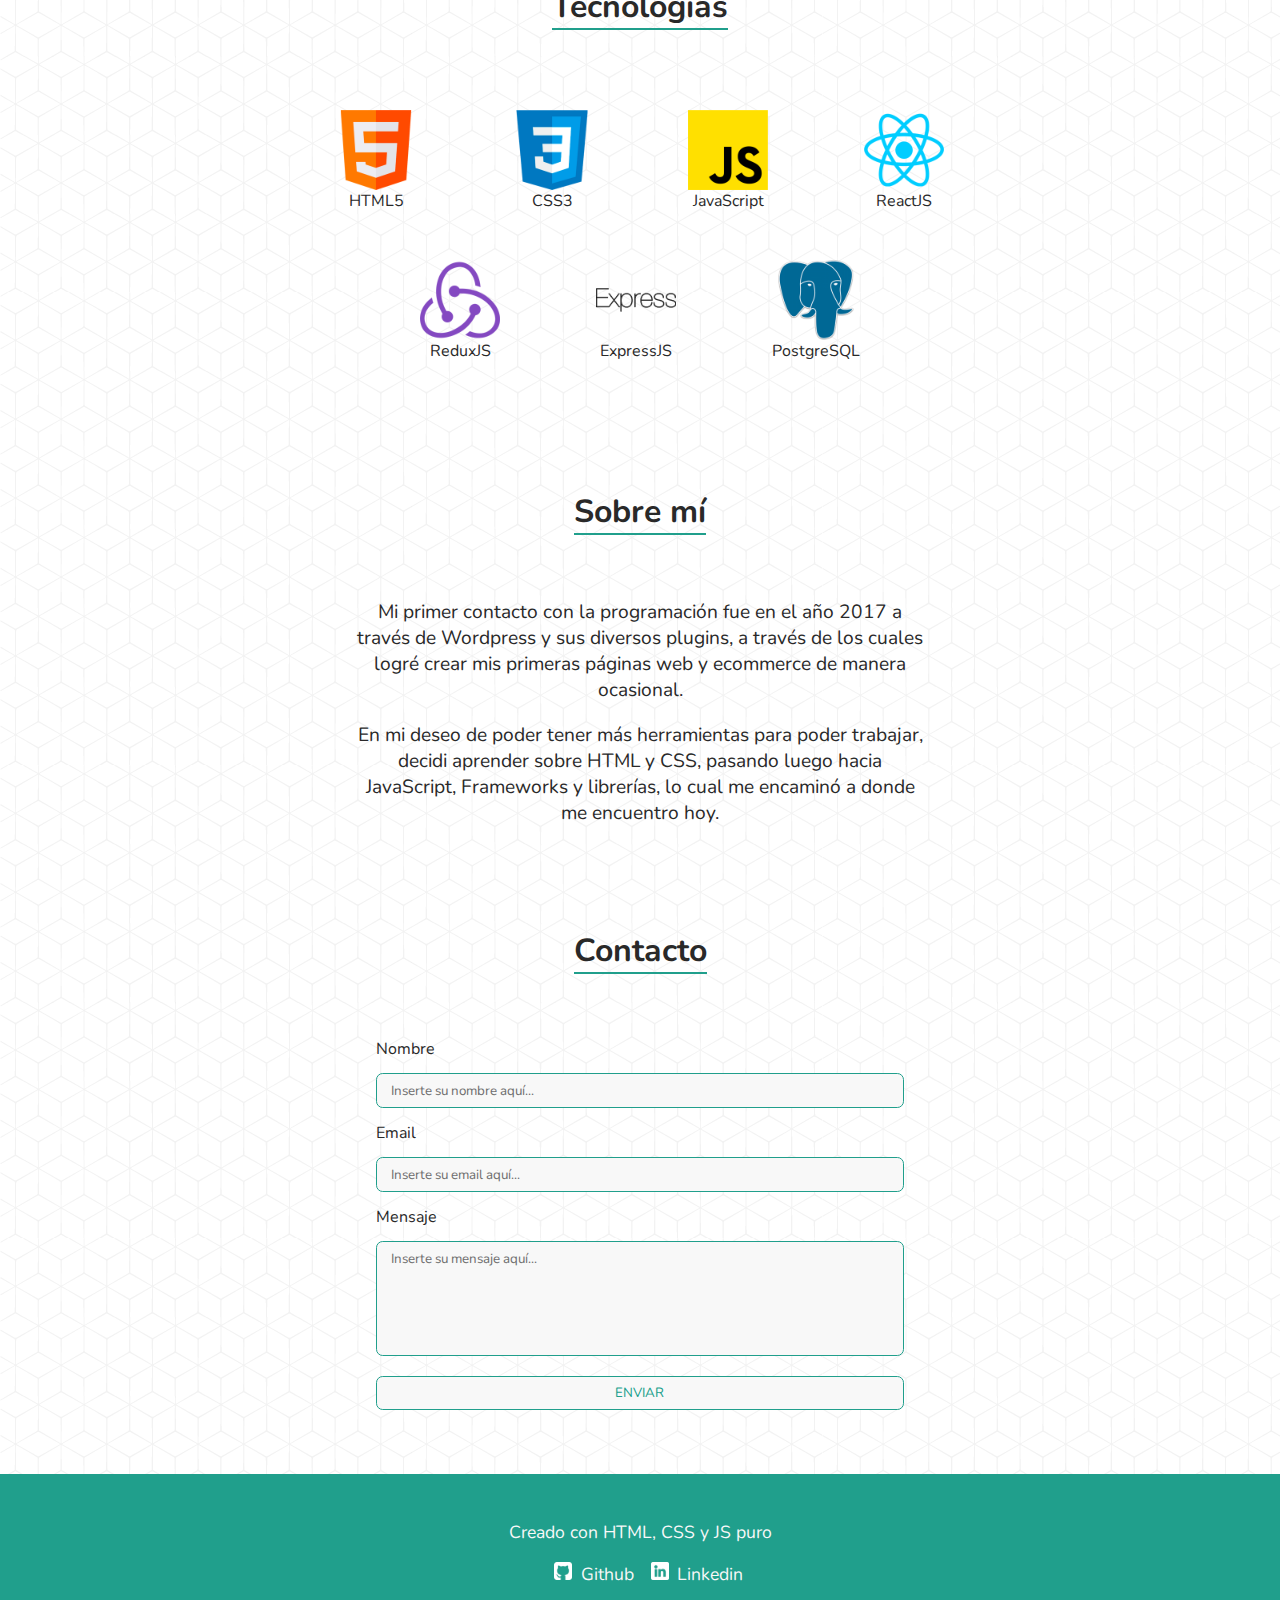
==== commit 4c3e601c: "dark mode" ====
--- a/index.html
+++ b/index.html
@@ -1,5 +1,5 @@
 <!DOCTYPE html>
-<html lang="en" class="light">
+<html lang="en" class="dark">
 <head>
     <meta charset="UTF-8">
     <meta http-equiv="X-UA-Compatible" content="IE=edge">
@@ -11,10 +11,10 @@
     <title>Jull Altamirano Dev</title>
 </head>
 <body>
-    <nav id="nav" style="top: 0em">  
+    <nav id="nav" class="dark" style="top: 0em">  
         <div class="logo_menu_container">
-            <div class="title_container">
-                <span class="title_1">const</span><span class="title_2"><b><a href="#">Jull Altamirano</a></b></span><span class="title_1">=</span>
+            <div class="title_container dark">
+                <span class="title_1">const</span><span class="title_2"><b><a href="#" class="dark_text">Jull Altamirano</a></b></span><span class="title_1">=</span>
                 <button class="ham_button">
                     <span class="bar bar1"></span>
                     <span class="bar bar2"></span>
@@ -22,36 +22,36 @@
                 </button>
             </div>
             <div class="menu_container1">
-                <div class="menu_container" style="top: -213px">
+                <div class="menu_container dark" style="top: -213px">
                     <span class="title_1"><b>[</b></span>
-                    <ul>                
-                        <li><a href="#projects">proyectos,</a></li>
-                        <li><a href="#skills">tecnologías,</a></li>
-                        <li><a href="#about">sobre mí,</a></li>
-                        <li><a href="#contact">contacto</a></li>
+                    <ul class="menu_link">                
+                        <li class="dark"><a href="#projects" class="menu_link1 dark_text">proyectos,</a></li>
+                        <li class="dark"><a href="#skills" class="menu_link2 dark_text">tecnologías,</a></li>
+                        <li class="dark"><a href="#about" class="menu_link3 dark_text">sobre mí,</a></li>
+                        <li class="dark"><a href="#contact" class="menu_link4 dark_text">contacto</a></li>
                     </ul>
                     <span class="title_1"><b>]</b></span>
                 </div>
-                <!-- <button><img src="./src/dia-y-noche.png" id="dark_light"></button> -->    
+                <button class="dark_light"><img src="./src/dia-y-noche.png" class="dark_light_img"></button>
             </div>
         </div>      
         
     </nav>
     <section class="home_container" id="home">
         <div>
-            <span>Hola, soy</span>
+            <span class="dark_text">Hola, soy</span>
             <h1>Jull Altamirano</h1>
-            <h2>Fullstack Developer</h2>
-            <span>Programador especializado en crear experiencias digitales. Actualmente enfocado en mejorar mis aptitudes y aprender nuevas en el proceso. </span>
-            <button onclick="window.open('./src/Jull Pariamachi Altamirano - CV - Full Stack Developer.pdf')">Descarga mi CV</button>
+            <h2 class="dark_text">Fullstack Developer</h2>
+            <span class="dark_text">Programador especializado en crear experiencias digitales. Actualmente enfocado en mejorar mis aptitudes y aprender nuevas en el proceso. </span>
+            <button onclick="window.open('./src/Jull Pariamachi Altamirano - CV - Full Stack Developer.pdf')" class="dark">Descarga mi CV</button>
             <div class="rrss_container">
-                <a href="https://github.com/jullaltamirano" target="_blank"><img src="./src/github.png" class="svg"/>Github</a>
-                <a href="https://www.linkedin.com/in/jull-altamirano/" target="_blank"><img src="./src/linkedin.png" class="svg"/>Linkedin</a>               
+                <a href="https://github.com/jullaltamirano" target="_blank" class="dark_text"><img src="./src/github.png" class="svg"/>Github</a>
+                <a href="https://www.linkedin.com/in/jull-altamirano/" target="_blank" class="dark_text"><img src="./src/linkedin.png" class="svg"/>Linkedin</a>               
             </div>
         </div>
     </section>
     <section class="project_container" id="projects">
-        <h2>Proyectos</h3>
+        <h2 class="dark_text">Proyectos</h3>
         <div class="card_container">
             <div class="project_card">
                 <h3>CSGO App</h3>
@@ -62,9 +62,9 @@
                     </a>
                 </div>
                 <div class="text_container">
-                    <span>Sitio web inspirada en el juego Counter Strike, en el cual se muestra información sobre las armas y mapas del juego. Las armas tienen un cargador interactivo.</span>
+                    <span class="">Sitio web inspirada en el juego Counter Strike, en el cual se muestra información sobre las armas y mapas del juego. Las armas tienen un cargador interactivo.</span>
                     <div class="svg_container">
-                        <span>ReactJS, ReduxJS, CSS, JS</span>
+                        <span class="">ReactJS, ReduxJS, CSS, JS</span>
                         <div>
                             <a href="https://app-csgo.vercel.app/" target="_blank"><img src="./src/resize.png" class="svg" /></a>
                             <a href="https://github.com/jullaltamirano/app-csgo-hw" target="_blank"><img src="./src/github.png" class="svg"/></a>
@@ -81,9 +81,9 @@
                     </a>
                 </div>
                 <div class="text_container">
-                    <span>Juego para medir la reacción medida en ms, cuenta con un "Lowest Time" que te muestra el mejor tiempo.</span>
+                    <span class="">Juego para medir la reacción medida en ms, cuenta con un "Lowest Time" que te muestra el mejor tiempo.</span>
                     <div class="svg_container">
-                        <span>HTML, CSS, JS</span>
+                        <span class="dark_text">HTML, CSS, JS</span>
                         <div>
                             <a href="https://reaction-app.vercel.app/" target="_blank"><img src="./src/resize.png" class="svg" /></a>
                             <a href="https://github.com/jullaltamirano/reaction-app" target="_blank"><img src="./src/github.png" class="svg"/></a>
@@ -94,53 +94,53 @@
         </div>
     </section>
     <section class="skills_container" id="skills">
-        <h2>Tecnologías</h2>
+        <h2 class="dark_text">Tecnologías</h2>
         <div>
             <div class="skill_card">
                 <img src="./src/tech_logos/html.png" alt="html5"/>
-                <span>HTML5</span>
+                <span class="dark_text">HTML5</span>
             </div>
             <div class="skill_card">
                 <img src="./src/tech_logos/css.png" alt="css3"/>
-                <span>CSS3</span>
+                <span class="dark_text">CSS3</span>
             </div>
             <div class="skill_card">
                 <img src="./src/tech_logos/js.png" alt="javascript"/>
-                <span>JavaScript</span>
+                <span class="dark_text">JavaScript</span>
             </div>
             <div class="skill_card">
                 <img src="./src/tech_logos/reactjs.png" alt="reactjs"/>
-                <span>ReactJS</span>
+                <span class="dark_text">ReactJS</span>
             </div>
             <div class="skill_card">
                 <img src="./src/tech_logos/reduxjs.png" alt="reduxjs"/>
-                <span>ReduxJS</span>
+                <span class="dark_text">ReduxJS</span>
             </div>
             <div class="skill_card">
                 <img src="./src/tech_logos/expressjs.png" alt="expressjs"/>
-                <span>ExpressJS</span>
+                <span class="dark_text">ExpressJS</span>
             </div>
             <div class="skill_card">
                 <img src="./src/tech_logos/postgresql.png" alt="postgresql"/>
-                <span>PostgreSQL</span>
+                <span class="dark_text">PostgreSQL</span>
             </div>
         </div>
     </section>
     <section class="about_container" id="about">
-        <h2>Sobre mí</h2>
-        <span>Mi primer contacto con la programación fue en el año 2017 a través de Wordpress y sus diversos plugins, a través de los cuales logré crear mis primeras páginas web y ecommerce de manera ocasional.</span>
-        <span>En mi deseo de poder tener más herramientas para poder trabajar, decidi aprender sobre HTML y CSS, pasando luego hacia JavaScript, Frameworks y librerías, lo cual me encaminó a donde me encuentro hoy.</span>
+        <h2 class="dark_text">Sobre mí</h2>
+        <span class="dark_text">Mi primer contacto con la programación fue en el año 2017 a través de Wordpress y sus diversos plugins, a través de los cuales logré crear mis primeras páginas web y ecommerce de manera ocasional.</span>
+        <span class="dark_text">En mi deseo de poder tener más herramientas para poder trabajar, decidi aprender sobre HTML y CSS, pasando luego hacia JavaScript, Frameworks y librerías, lo cual me encaminó a donde me encuentro hoy.</span>
     </section>
     <section class="contact_container" id="contact">
-        <h2>Contacto</h2>
+        <h2 class="dark_text">Contacto</h2>
         <form>
-            <label>Nombre</label>
-            <input type="text" placeholder="Inserte su nombre aquí..."/>
-            <label>Email</label>
-            <input type="email" placeholder="Inserte su email aquí..."/>
-            <label>Mensaje</label>
-            <input type="textarea" placeholder="Inserte su mensaje aquí..."/>
-            <button type="submit">ENVIAR</button>
+            <label class="dark_text">Nombre</label>
+            <input type="text" placeholder="Inserte su nombre aquí..." class="dark dark_text"/>
+            <label class="dark_text">Email</label>
+            <input type="email" placeholder="Inserte su email aquí..." class="dark dark_text"/>
+            <label class="dark_text">Mensaje</label>
+            <input type="textarea" placeholder="Inserte su mensaje aquí..." class="dark dark_text"/>
+            <button type="submit" class="dark">ENVIAR</button>
         </form>
     </section>
     <footer class="footer_container">
--- a/styles/style.css
+++ b/styles/style.css
@@ -99,8 +99,23 @@
     transition: 0.3s;
 }
 
-#dark_light {
+.dark_light {
+    display: flex;
+    align-items: center;
+    margin-left: 2em;
+    background-color: transparent;
+    border: none;
+    cursor: pointer;
+}
+
+.dark_light_img {
     width: 2.5em;
+    transition: 0.3s;
+}
+
+.dark_light_img:hover {
+    transform: scale(1.05);
+    transition: 0.3s;
 }
 
 .ham_button {
@@ -229,7 +244,7 @@
     padding: 0.7em 1em;
     background-color: var(--green);
     color: var(--white);
-    border-radius: 1em 1em 0em 0em;
+    border-radius: .85em .85em 0em 0em;
     box-sizing: border-box;
 }
 
@@ -453,12 +468,6 @@
     margin-left: 1em;
 }
 
-/* !Dark Mode */
-
-.dark {
-    background-color: var(--black);
-}
-
 @media (max-width: 1023px){
 
     /* ! Nav  */
@@ -552,7 +561,6 @@
 
     .title_1 {
         padding: 0.3em 0em;
-        padding-left: 1em;
         font-size: 1em;
     }
     
@@ -565,6 +573,18 @@
         position:absolute;
         top: 1.1em;
         right: 2em;
+    }
+
+    .bar1.animado {
+        transform: rotate(-45deg) translate(-6px, 5.5px);
+    }
+
+    .bar2.animado {
+        opacity: 0;
+    }
+
+    .bar3.animado {
+        transform: rotate(45deg) translate(-6px, -5.5px);
     }
 
     .bar {
@@ -614,4 +634,128 @@
         text-align: center;
         width: 100%;
     }
-}
+
+    .dark_light {
+        position: absolute;
+        top: 1.5em;
+        right: 5em;
+        z-index: 200;
+    }
+}
+
+@media (max-width: 450px){
+
+    /* ! Nav  */
+
+    .title_1 {
+        padding: 0.3em 0em;
+        font-size: 1em;
+    }
+    
+    .title_2 {
+        font-size: 1.1em;
+        padding: 0px 0.5em;
+    }
+
+    .ham_button {
+        position:absolute;
+        top: 1.1em;
+        right: 1em;
+    }
+
+    .bar {
+        height: 2.5px;
+        width: 18px;
+    }
+
+    .bar1.animado {
+        transform: rotate(-45deg) translate(-5px, 5.5px);
+    }
+
+    .bar3.animado {
+        transform: rotate(45deg) translate(-5px, -5.5px);
+    }
+
+    .dark_light {
+        position: absolute;
+        top: 1.5em;
+        right: 3.5em;
+        z-index: 200;
+    }
+
+    /* ! proyectos */
+
+    .card_container {
+        justify-content: center;
+    }
+
+    /* ! tecnologías */
+
+    .skills_container {
+        width: 80vw;
+    }
+
+    .skill_card img {
+        width: 4em;
+    }
+
+    /* ! sobre mí */
+
+    .about_container h2 {    
+        font-size: 1.7em;
+    }
+
+    .about_container span {
+        font-size: 1em;
+        padding: 0em 2em;
+    }
+
+    /* ! contacto */
+
+    .contact_container {
+        width: 80vw;
+    }
+
+    .contact_container h2 {
+        font-size: 1.7em;
+    }
+
+    input {
+        width: 70vw;
+    }
+
+    /* !Footer */
+
+    .footer_container {
+        height: 7em;
+        font-size: 1em;
+    }
+
+    .footer_container a {
+        color: var(--white);
+    }
+
+    .logo_container {
+        display: flex;
+        flex-direction: row !important;
+        padding: 0em;
+        padding-top: 1em;
+    }
+
+    .logo_container img{
+        width: 1em;
+        margin-right: 0.5em;
+        margin-left: 1em;
+    }
+}
+
+/* !Dark Mode */
+/* 
+.dark {
+    background-color: var(--black) !important;
+}
+
+.dark_text {
+    color: var(--white) !important;
+}
+ */
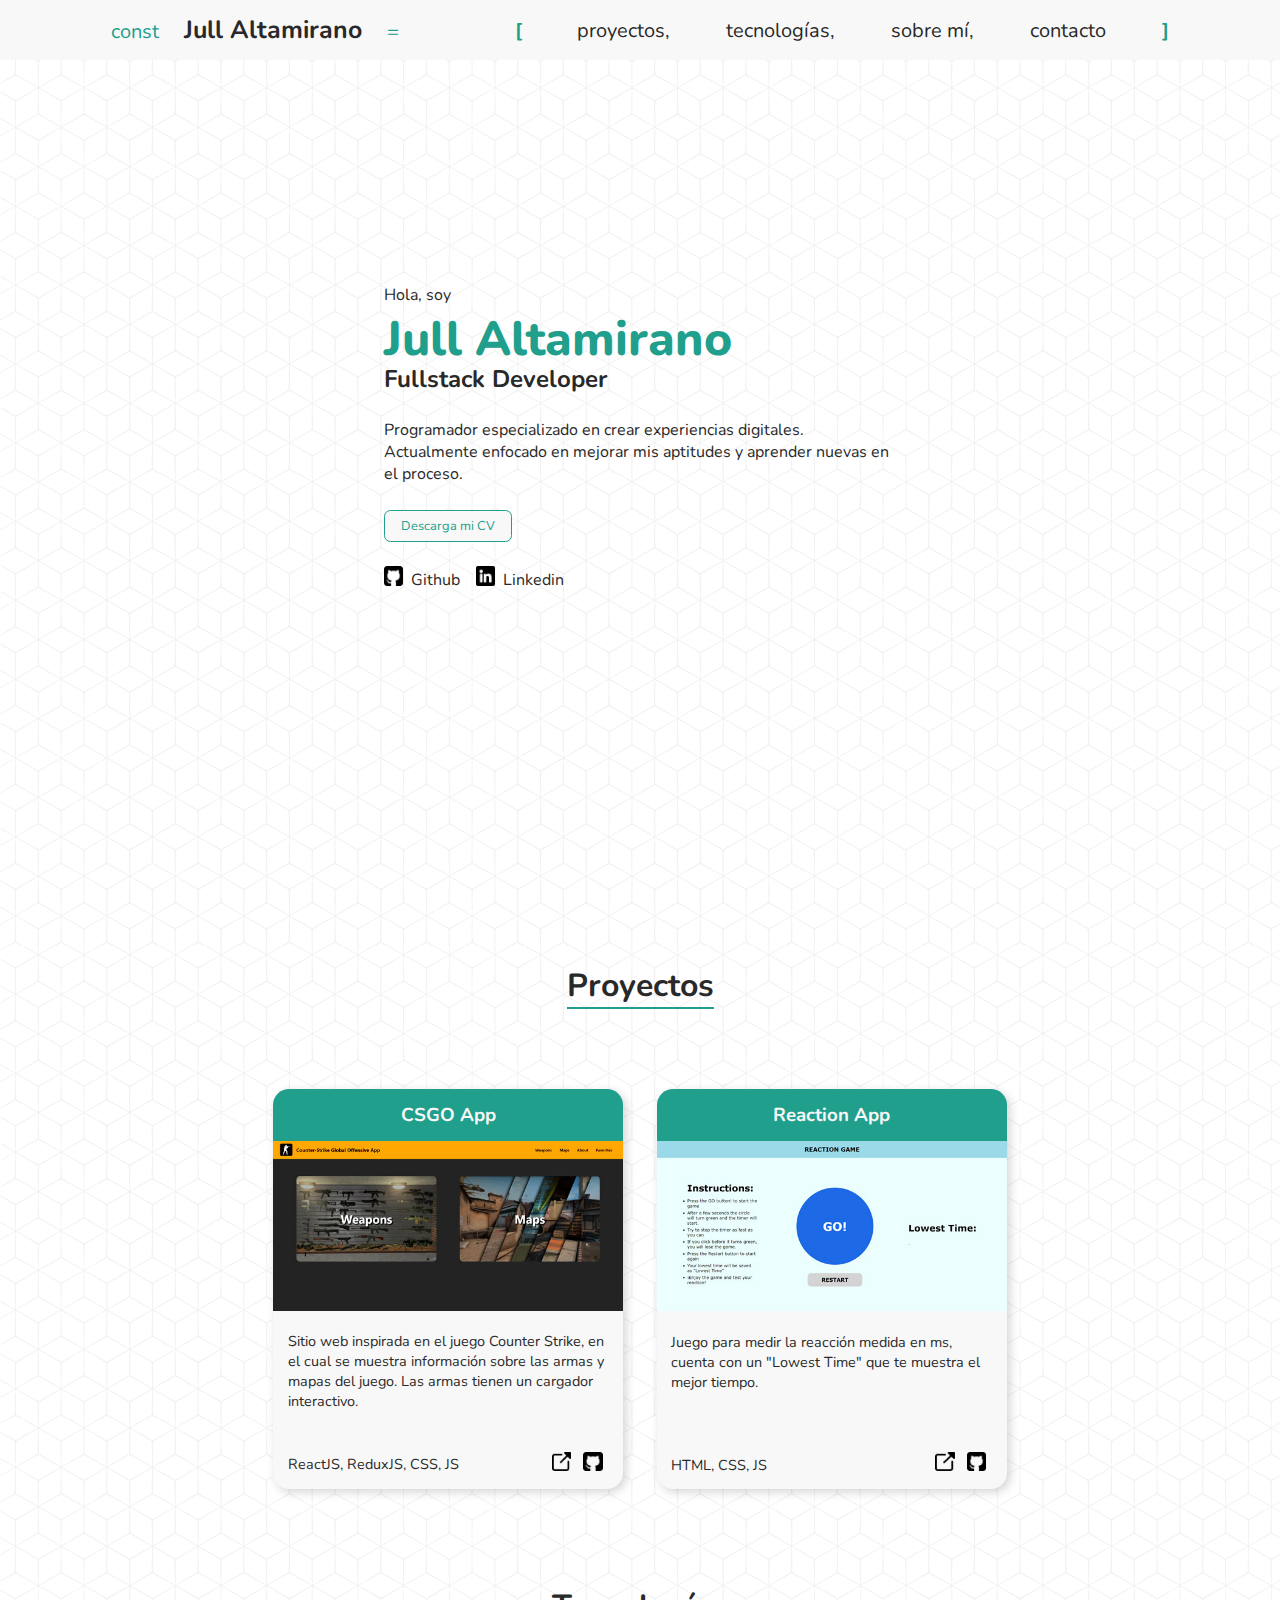
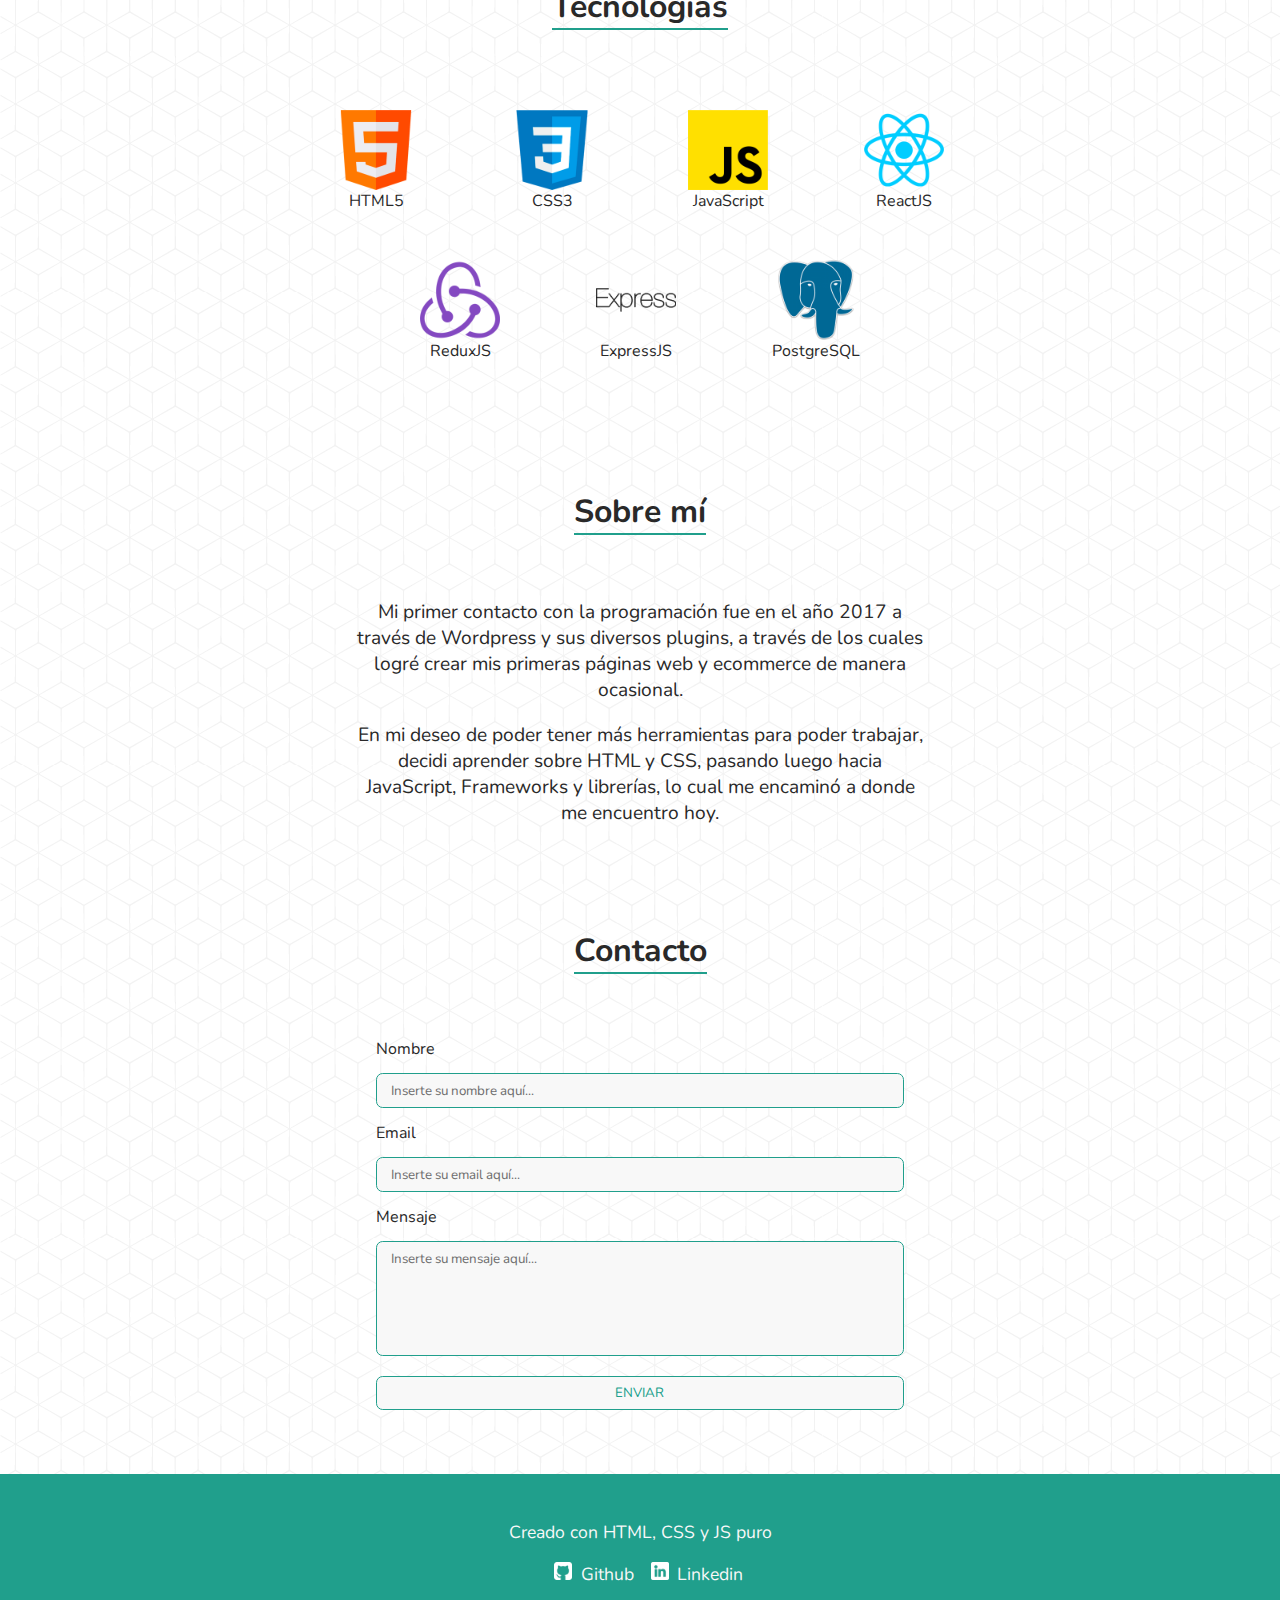
==== commit 1288bdc9: "darkmode1" ====
--- a/index.html
+++ b/index.html
@@ -32,7 +32,7 @@
                     </ul>
                     <span class="title_1"><b>]</b></span>
                 </div>
-                <button class="dark_light"><img src="./src/dia-y-noche.png" class="dark_light_img"></button>
+                <!-- <button class="dark_light"><img src="./src/dia-y-noche.png" class="dark_light_img"></button> -->
             </div>
         </div>      
         
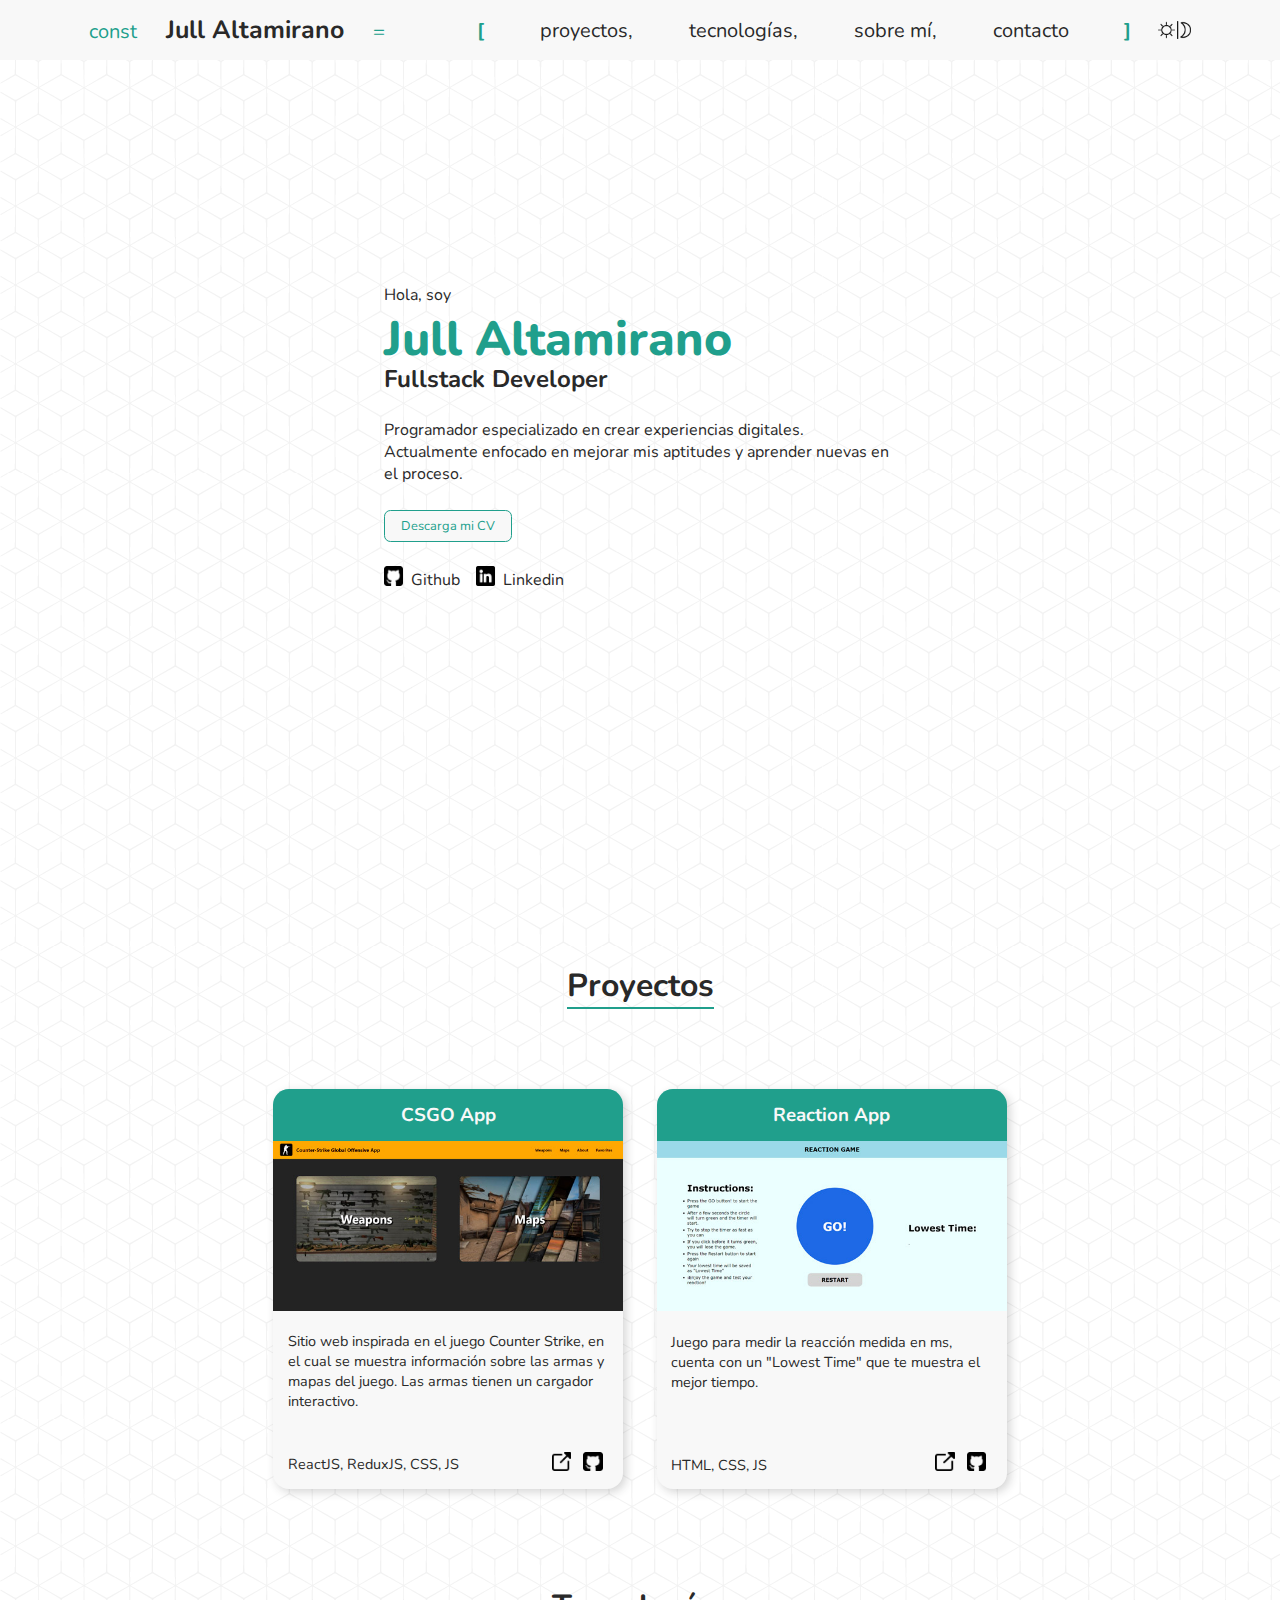
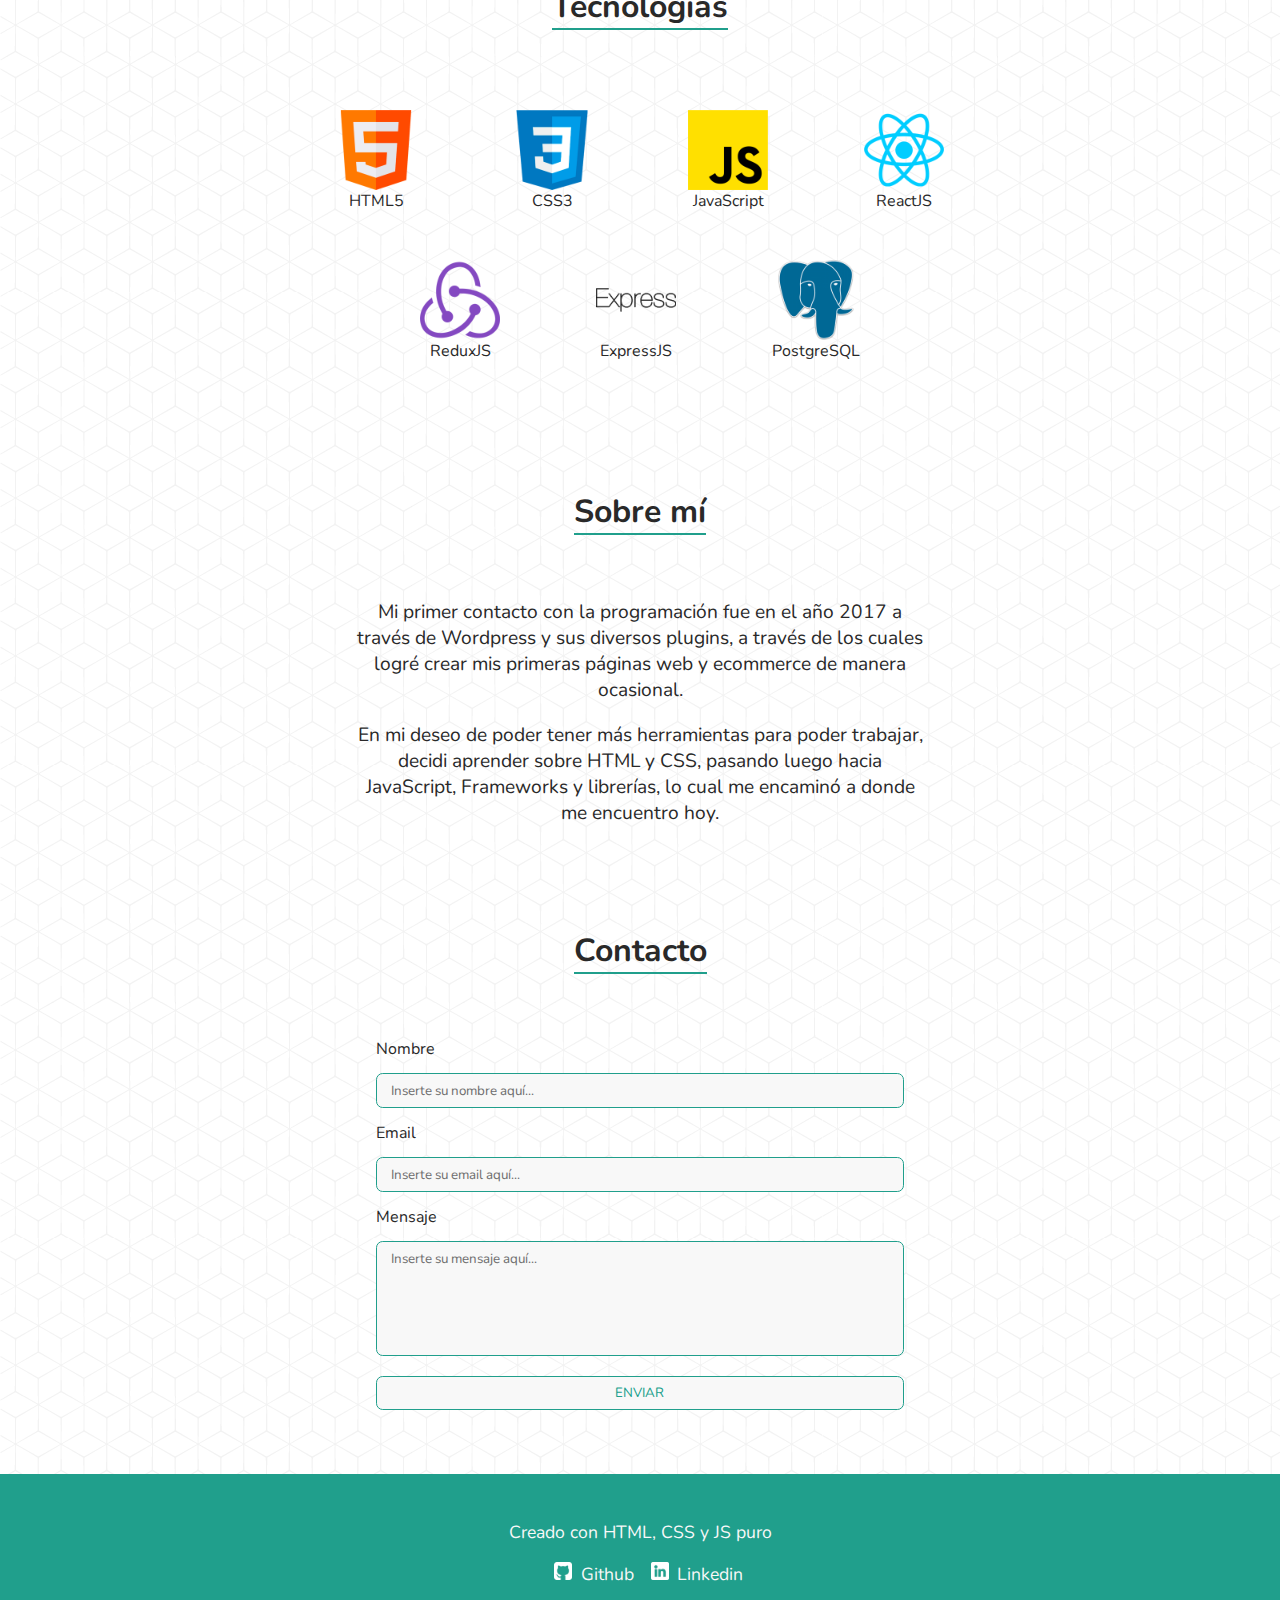
==== commit f1a2254a: "dark mode prueba1" ====
--- a/index.html
+++ b/index.html
@@ -1,5 +1,5 @@
 <!DOCTYPE html>
-<html lang="en" class="dark">
+<html lang="en" class="dark_selector dark_selector">
 <head>
     <meta charset="UTF-8">
     <meta http-equiv="X-UA-Compatible" content="IE=edge">
@@ -11,10 +11,12 @@
     <title>Jull Altamirano Dev</title>
 </head>
 <body>
-    <nav id="nav" class="dark" style="top: 0em">  
+    <nav id="nav" class="dark_selector" style="top: 0em">  
         <div class="logo_menu_container">
-            <div class="title_container dark">
-                <span class="title_1">const</span><span class="title_2"><b><a href="#" class="dark_text">Jull Altamirano</a></b></span><span class="title_1">=</span>
+            <div class="title_container dark_selector">
+                <span class="title_1">const</span>
+                <span class="title_2"><b><a href="#" class="dark_text_selector">Jull Altamirano</a></b></span>
+                <span class="title_1">=</span>
                 <button class="ham_button">
                     <span class="bar bar1"></span>
                     <span class="bar bar2"></span>
@@ -22,36 +24,36 @@
                 </button>
             </div>
             <div class="menu_container1">
-                <div class="menu_container dark" style="top: -213px">
+                <div class="menu_container dark_selector" style="top: -213px">
                     <span class="title_1"><b>[</b></span>
                     <ul class="menu_link">                
-                        <li class="dark"><a href="#projects" class="menu_link1 dark_text">proyectos,</a></li>
-                        <li class="dark"><a href="#skills" class="menu_link2 dark_text">tecnologías,</a></li>
-                        <li class="dark"><a href="#about" class="menu_link3 dark_text">sobre mí,</a></li>
-                        <li class="dark"><a href="#contact" class="menu_link4 dark_text">contacto</a></li>
+                        <li class="dark_selector"><a href="#projects" class="menu_link1 dark_text_selector">proyectos,</a></li>
+                        <li class="dark_selector"><a href="#skills" class="menu_link2 dark_text_selector">tecnologías,</a></li>
+                        <li class="dark_selector"><a href="#about" class="menu_link3 dark_text_selector">sobre mí,</a></li>
+                        <li class="dark_selector"><a href="#contact" class="menu_link4 dark_text_selector">contacto</a></li>
                     </ul>
                     <span class="title_1"><b>]</b></span>
                 </div>
-                <!-- <button class="dark_light"><img src="./src/dia-y-noche.png" class="dark_light_img"></button> -->
+                <button class="dark_light"><img src="./src/dia-y-noche.png" class="dark_light_img"></button>
             </div>
         </div>      
         
     </nav>
     <section class="home_container" id="home">
         <div>
-            <span class="dark_text">Hola, soy</span>
+            <span class="dark_text_selector">Hola, soy</span>
             <h1>Jull Altamirano</h1>
-            <h2 class="dark_text">Fullstack Developer</h2>
-            <span class="dark_text">Programador especializado en crear experiencias digitales. Actualmente enfocado en mejorar mis aptitudes y aprender nuevas en el proceso. </span>
-            <button onclick="window.open('./src/Jull Pariamachi Altamirano - CV - Full Stack Developer.pdf')" class="dark">Descarga mi CV</button>
+            <h2 class="dark_text_selector">Fullstack Developer</h2>
+            <span class="dark_text_selector">Programador especializado en crear experiencias digitales. Actualmente enfocado en mejorar mis aptitudes y aprender nuevas en el proceso. </span>
+            <button onclick="window.open('./src/Jull Pariamachi Altamirano - CV - Full Stack Developer.pdf')" class="dark_selector">Descarga mi CV</button>
             <div class="rrss_container">
-                <a href="https://github.com/jullaltamirano" target="_blank" class="dark_text"><img src="./src/github.png" class="svg"/>Github</a>
-                <a href="https://www.linkedin.com/in/jull-altamirano/" target="_blank" class="dark_text"><img src="./src/linkedin.png" class="svg"/>Linkedin</a>               
+                <a href="https://github.com/jullaltamirano" target="_blank" class="dark_text_selector"><img src="./src/github.png" class="svg"/>Github</a>
+                <a href="https://www.linkedin.com/in/jull-altamirano/" target="_blank" class="dark_text_selector"><img src="./src/linkedin.png" class="svg"/>Linkedin</a>               
             </div>
         </div>
     </section>
     <section class="project_container" id="projects">
-        <h2 class="dark_text">Proyectos</h3>
+        <h2 class="dark_text_selector">Proyectos</h3>
         <div class="card_container">
             <div class="project_card">
                 <h3>CSGO App</h3>
@@ -83,7 +85,7 @@
                 <div class="text_container">
                     <span class="">Juego para medir la reacción medida en ms, cuenta con un "Lowest Time" que te muestra el mejor tiempo.</span>
                     <div class="svg_container">
-                        <span class="dark_text">HTML, CSS, JS</span>
+                        <span class="dark_text_selector">HTML, CSS, JS</span>
                         <div>
                             <a href="https://reaction-app.vercel.app/" target="_blank"><img src="./src/resize.png" class="svg" /></a>
                             <a href="https://github.com/jullaltamirano/reaction-app" target="_blank"><img src="./src/github.png" class="svg"/></a>
@@ -94,53 +96,53 @@
         </div>
     </section>
     <section class="skills_container" id="skills">
-        <h2 class="dark_text">Tecnologías</h2>
+        <h2 class="dark_text_selector">Tecnologías</h2>
         <div>
             <div class="skill_card">
                 <img src="./src/tech_logos/html.png" alt="html5"/>
-                <span class="dark_text">HTML5</span>
+                <span class="dark_text_selector">HTML5</span>
             </div>
             <div class="skill_card">
                 <img src="./src/tech_logos/css.png" alt="css3"/>
-                <span class="dark_text">CSS3</span>
+                <span class="dark_text_selector">CSS3</span>
             </div>
             <div class="skill_card">
                 <img src="./src/tech_logos/js.png" alt="javascript"/>
-                <span class="dark_text">JavaScript</span>
+                <span class="dark_text_selector">JavaScript</span>
             </div>
             <div class="skill_card">
                 <img src="./src/tech_logos/reactjs.png" alt="reactjs"/>
-                <span class="dark_text">ReactJS</span>
+                <span class="dark_text_selector">ReactJS</span>
             </div>
             <div class="skill_card">
                 <img src="./src/tech_logos/reduxjs.png" alt="reduxjs"/>
-                <span class="dark_text">ReduxJS</span>
+                <span class="dark_text_selector">ReduxJS</span>
             </div>
             <div class="skill_card">
                 <img src="./src/tech_logos/expressjs.png" alt="expressjs"/>
-                <span class="dark_text">ExpressJS</span>
+                <span class="dark_text_selector">ExpressJS</span>
             </div>
             <div class="skill_card">
                 <img src="./src/tech_logos/postgresql.png" alt="postgresql"/>
-                <span class="dark_text">PostgreSQL</span>
+                <span class="dark_text_selector">PostgreSQL</span>
             </div>
         </div>
     </section>
     <section class="about_container" id="about">
-        <h2 class="dark_text">Sobre mí</h2>
-        <span class="dark_text">Mi primer contacto con la programación fue en el año 2017 a través de Wordpress y sus diversos plugins, a través de los cuales logré crear mis primeras páginas web y ecommerce de manera ocasional.</span>
-        <span class="dark_text">En mi deseo de poder tener más herramientas para poder trabajar, decidi aprender sobre HTML y CSS, pasando luego hacia JavaScript, Frameworks y librerías, lo cual me encaminó a donde me encuentro hoy.</span>
+        <h2 class="dark_text_selector">Sobre mí</h2>
+        <span class="dark_text_selector">Mi primer contacto con la programación fue en el año 2017 a través de Wordpress y sus diversos plugins, a través de los cuales logré crear mis primeras páginas web y ecommerce de manera ocasional.</span>
+        <span class="dark_text_selector">En mi deseo de poder tener más herramientas para poder trabajar, decidi aprender sobre HTML y CSS, pasando luego hacia JavaScript, Frameworks y librerías, lo cual me encaminó a donde me encuentro hoy.</span>
     </section>
     <section class="contact_container" id="contact">
-        <h2 class="dark_text">Contacto</h2>
+        <h2 class="dark_text_selector">Contacto</h2>
         <form>
-            <label class="dark_text">Nombre</label>
-            <input type="text" placeholder="Inserte su nombre aquí..." class="dark dark_text"/>
-            <label class="dark_text">Email</label>
-            <input type="email" placeholder="Inserte su email aquí..." class="dark dark_text"/>
-            <label class="dark_text">Mensaje</label>
-            <input type="textarea" placeholder="Inserte su mensaje aquí..." class="dark dark_text"/>
-            <button type="submit" class="dark">ENVIAR</button>
+            <label class="dark_text_selector">Nombre</label>
+            <input type="text" placeholder="Inserte su nombre aquí..." class="dark_selector dark_text_selector"/>
+            <label class="dark_text_selector">Email</label>
+            <input type="email" placeholder="Inserte su email aquí..." class="dark_selector dark_text_selector"/>
+            <label class="dark_text_selector">Mensaje</label>
+            <input type="textarea" placeholder="Inserte su mensaje aquí..." class="dark_selector dark_text_selector"/>
+            <button type="submit" class="dark_selector">ENVIAR</button>
         </form>
     </section>
     <footer class="footer_container">
--- a/styles/style.css
+++ b/styles/style.css
@@ -3,6 +3,7 @@
     padding: 0px;
     font-family: 'Nunito', sans-serif;
     scroll-behavior: smooth;
+    transition: 0.3s;
 }
 
 :root {
@@ -41,7 +42,7 @@
     width: 100%;
     height: 3.75em;
     position: fixed;
-    transition: 0.4s;
+    transition: 0.3s;
     z-index: 200;
 }
 
@@ -50,6 +51,10 @@
     align-items: center;
     justify-content: space-evenly;
     width: 100%;
+}
+
+.title_container {
+    transition: 0.3s;
 }
 
 .title_1 {
@@ -750,12 +755,14 @@
 }
 
 /* !Dark Mode */
-/* 
+
 .dark {
     background-color: var(--black) !important;
+    transition: 0.3s;
 }
 
 .dark_text {
     color: var(--white) !important;
-}
- */
+    transition: 0.3s;
+}
+
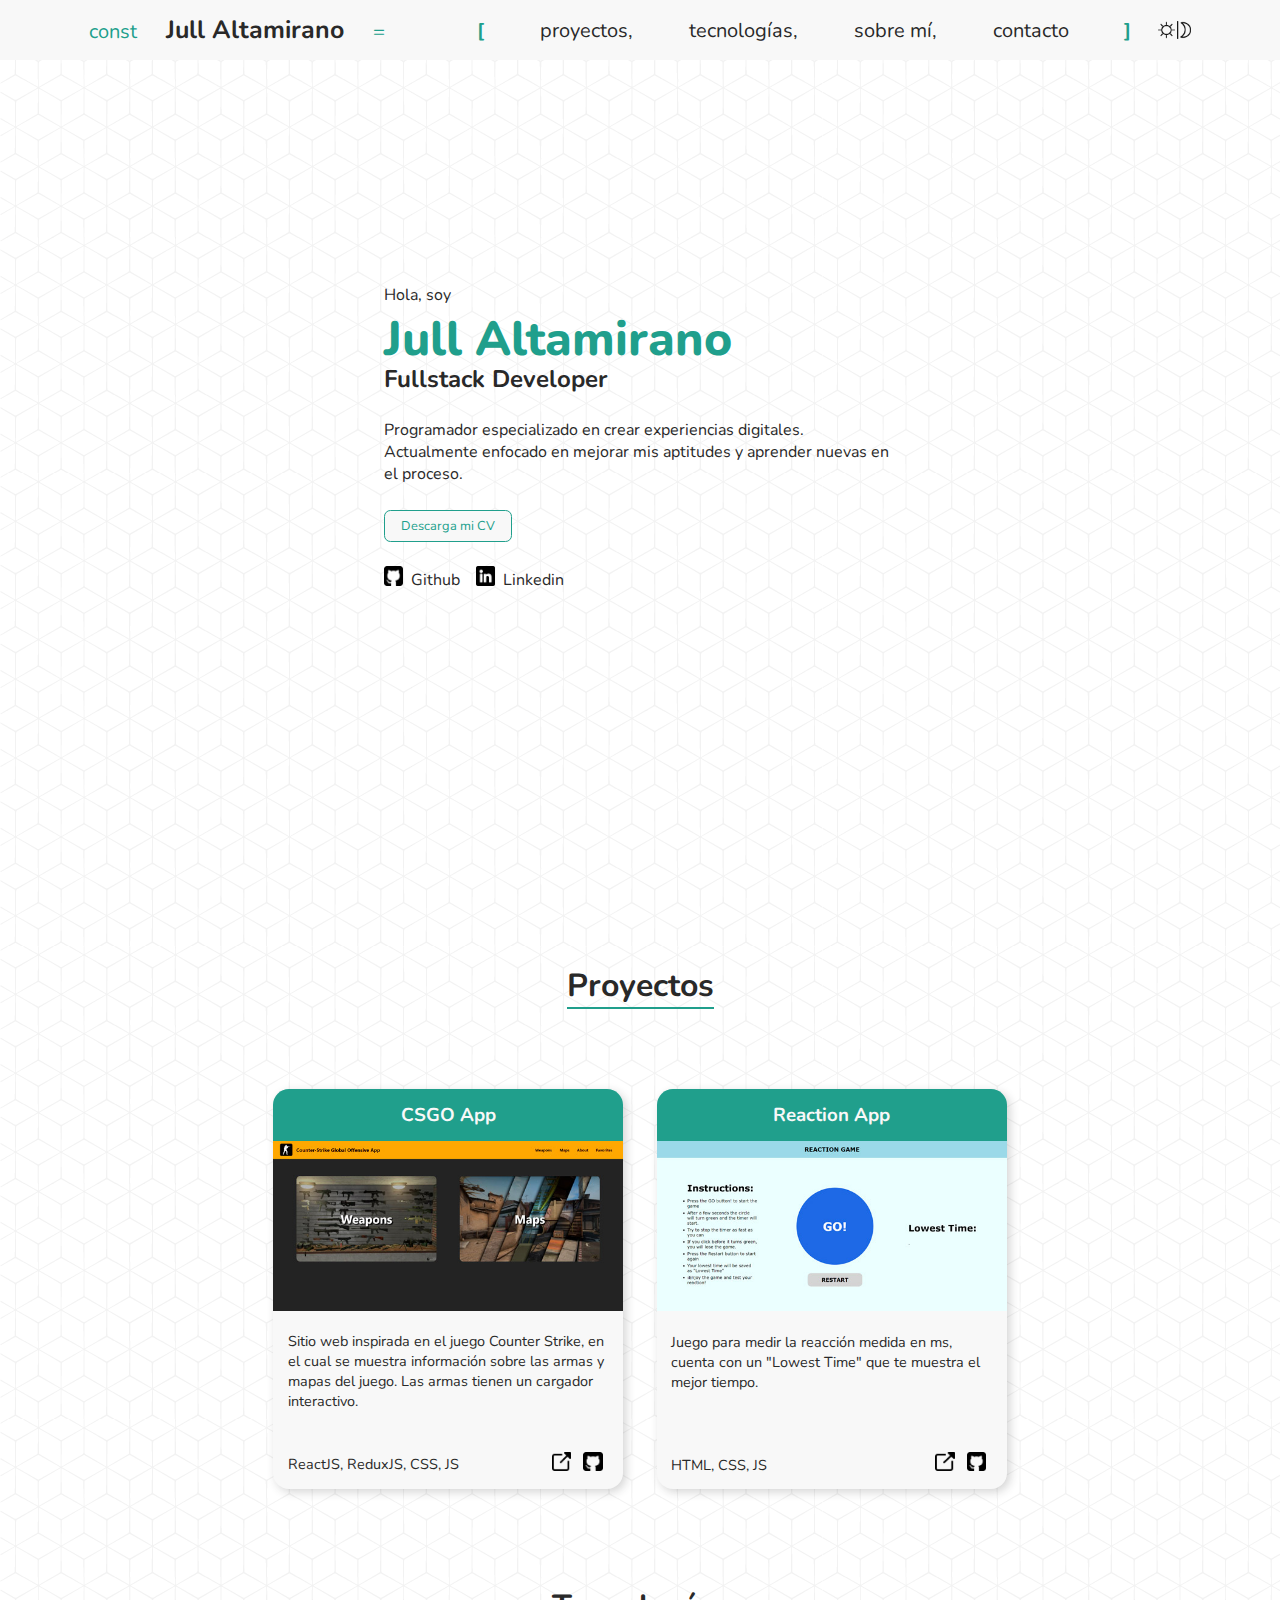
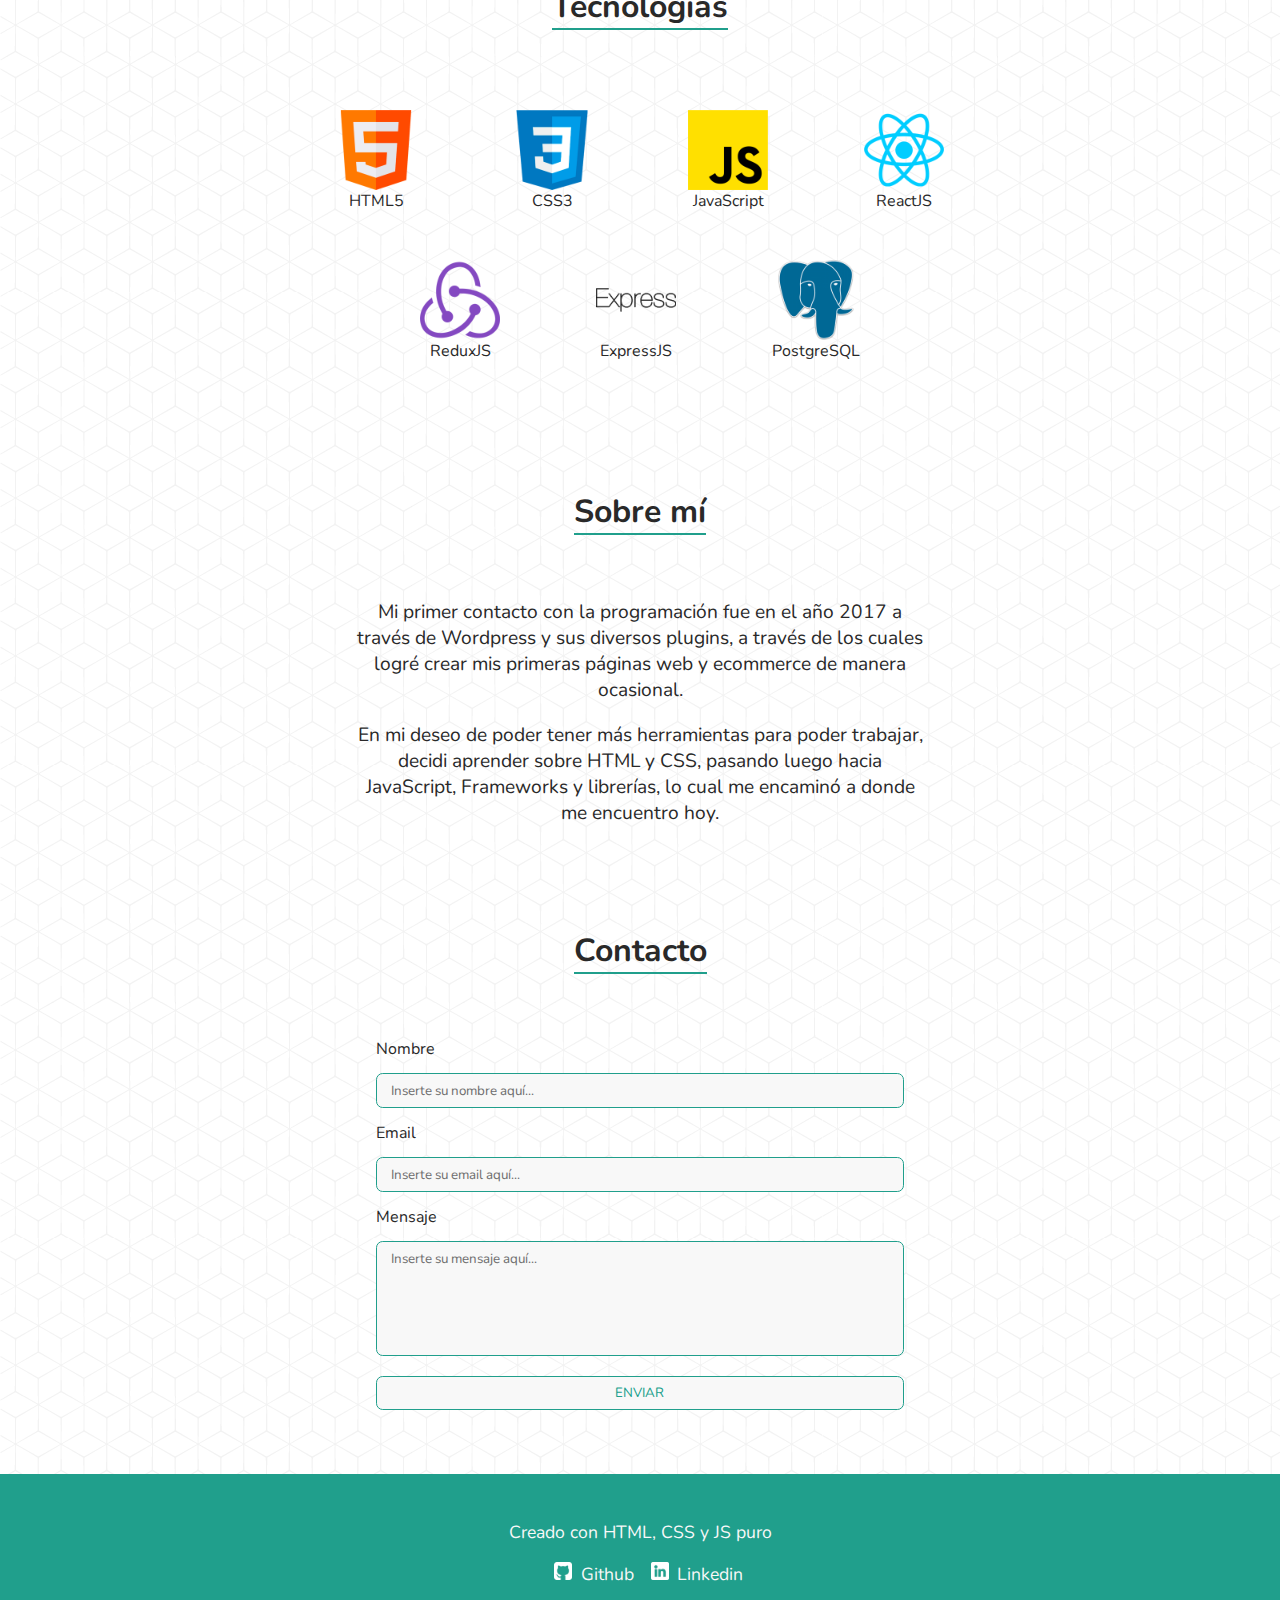
==== commit 12c7e7f2: "dark update" ====
--- a/index.html
+++ b/index.html
@@ -13,24 +13,24 @@
 <body>
     <nav id="nav" class="dark_selector" style="top: 0em">  
         <div class="logo_menu_container">
-            <div class="title_container dark_selector">
+            <div class="title_container dark_media_selector">
                 <span class="title_1">const</span>
                 <span class="title_2"><b><a href="#" class="dark_text_selector">Jull Altamirano</a></b></span>
                 <span class="title_1">=</span>
                 <button class="ham_button">
-                    <span class="bar bar1"></span>
-                    <span class="bar bar2"></span>
-                    <span class="bar bar3"></span>
+                    <span class="bar bar1 dark_menu_selector"></span>
+                    <span class="bar bar2 dark_menu_selector"></span>
+                    <span class="bar bar3 dark_menu_selector"></span>
                 </button>
             </div>
             <div class="menu_container1">
-                <div class="menu_container dark_selector" style="top: -213px">
+                <div class="menu_container dark_media_selector" style="top: -213px">
                     <span class="title_1"><b>[</b></span>
                     <ul class="menu_link">                
-                        <li class="dark_selector"><a href="#projects" class="menu_link1 dark_text_selector">proyectos,</a></li>
-                        <li class="dark_selector"><a href="#skills" class="menu_link2 dark_text_selector">tecnologías,</a></li>
-                        <li class="dark_selector"><a href="#about" class="menu_link3 dark_text_selector">sobre mí,</a></li>
-                        <li class="dark_selector"><a href="#contact" class="menu_link4 dark_text_selector">contacto</a></li>
+                        <li class=""><a href="#projects" class="menu_link1 dark_text_selector">proyectos,</a></li>
+                        <li class=""><a href="#skills" class="menu_link2 dark_text_selector">tecnologías,</a></li>
+                        <li class=""><a href="#about" class="menu_link3 dark_text_selector">sobre mí,</a></li>
+                        <li class=""><a href="#contact" class="menu_link4 dark_text_selector">contacto</a></li>
                     </ul>
                     <span class="title_1"><b>]</b></span>
                 </div>
@@ -47,8 +47,8 @@
             <span class="dark_text_selector">Programador especializado en crear experiencias digitales. Actualmente enfocado en mejorar mis aptitudes y aprender nuevas en el proceso. </span>
             <button onclick="window.open('./src/Jull Pariamachi Altamirano - CV - Full Stack Developer.pdf')" class="dark_selector">Descarga mi CV</button>
             <div class="rrss_container">
-                <a href="https://github.com/jullaltamirano" target="_blank" class="dark_text_selector"><img src="./src/github.png" class="svg"/>Github</a>
-                <a href="https://www.linkedin.com/in/jull-altamirano/" target="_blank" class="dark_text_selector"><img src="./src/linkedin.png" class="svg"/>Linkedin</a>               
+                <a href="https://github.com/jullaltamirano" target="_blank" class="dark_text_selector"><img src="./src/github.png" class="svg dark_github"/>Github</a>
+                <a href="https://www.linkedin.com/in/jull-altamirano/" target="_blank" class="dark_text_selector"><img src="./src/linkedin.png" class="svg dark_linkedin"/>Linkedin</a>               
             </div>
         </div>
     </section>
@@ -152,7 +152,7 @@
             <a href="https://www.linkedin.com/in/jull-altamirano/" target="_blank"><img src="./src/linkedin_blanco.png" class="svg"/>Linkedin</a>               
         </div>
     </footer>
-    <script src="./scripts/scripts.js"></script>
+    <script src="./scripts/dark_mode.js"></script>
     <script src="./scripts/scroll.js"></script>
     <script src="./scripts/ham_menu.js"></script>
 </body>
--- a/styles/style.css
+++ b/styles/style.css
@@ -605,20 +605,20 @@
 
     .title_container {
         padding: 1em 1.2em;
-        background-color: var(--white);
         width: 100%;
         z-index: 100;
+        background-color: var(--white);
     }
 
     .menu_container {
         position: fixed;
         flex-direction: column;
         align-items: center;
-        background-color: var(--white);
         padding: 0px;
         margin: 0px;
         width: 100vw;
-        transition: 0.5s;
+        transition: 0.3s;
+        background-color: var(--white);
     }
 
     .top {
@@ -632,10 +632,18 @@
         width: 100%;
     }
 
+    .menu_container ul li:hover {
+        background-color: var(--green);
+        transition: 0.3s;
+    }
+
+    .menu_container ul a:hover {
+        border-bottom: 1px solid var(--white);
+    }
+
     .menu_container ul li {
         font-weight: 600;
         padding: 0.5em 0em;
-        background-color: var(--white);
         text-align: center;
         width: 100%;
     }
@@ -645,7 +653,15 @@
         top: 1.5em;
         right: 5em;
         z-index: 200;
-    }
+    }    
+
+    /*++ Dark Mode */
+
+    .dark_media {
+        background-color: var(--black);
+        transition: 0.3s;
+    }
+
 }
 
 @media (max-width: 450px){
@@ -688,7 +704,15 @@
         z-index: 200;
     }
 
+    .home_container {
+        width: 100%;
+    }
+
     /* ! proyectos */
+
+    .project_container{
+        width: 90vw;
+    }
 
     .card_container {
         justify-content: center;
@@ -697,7 +721,7 @@
     /* ! tecnologías */
 
     .skills_container {
-        width: 80vw;
+        width: 100vw;
     }
 
     .skill_card img {
@@ -718,7 +742,7 @@
     /* ! contacto */
 
     .contact_container {
-        width: 80vw;
+        width: 100vw;
     }
 
     .contact_container h2 {
@@ -766,3 +790,6 @@
     transition: 0.3s;
 }
 
+.dark_menu {
+    background-color: var(--white)
+}